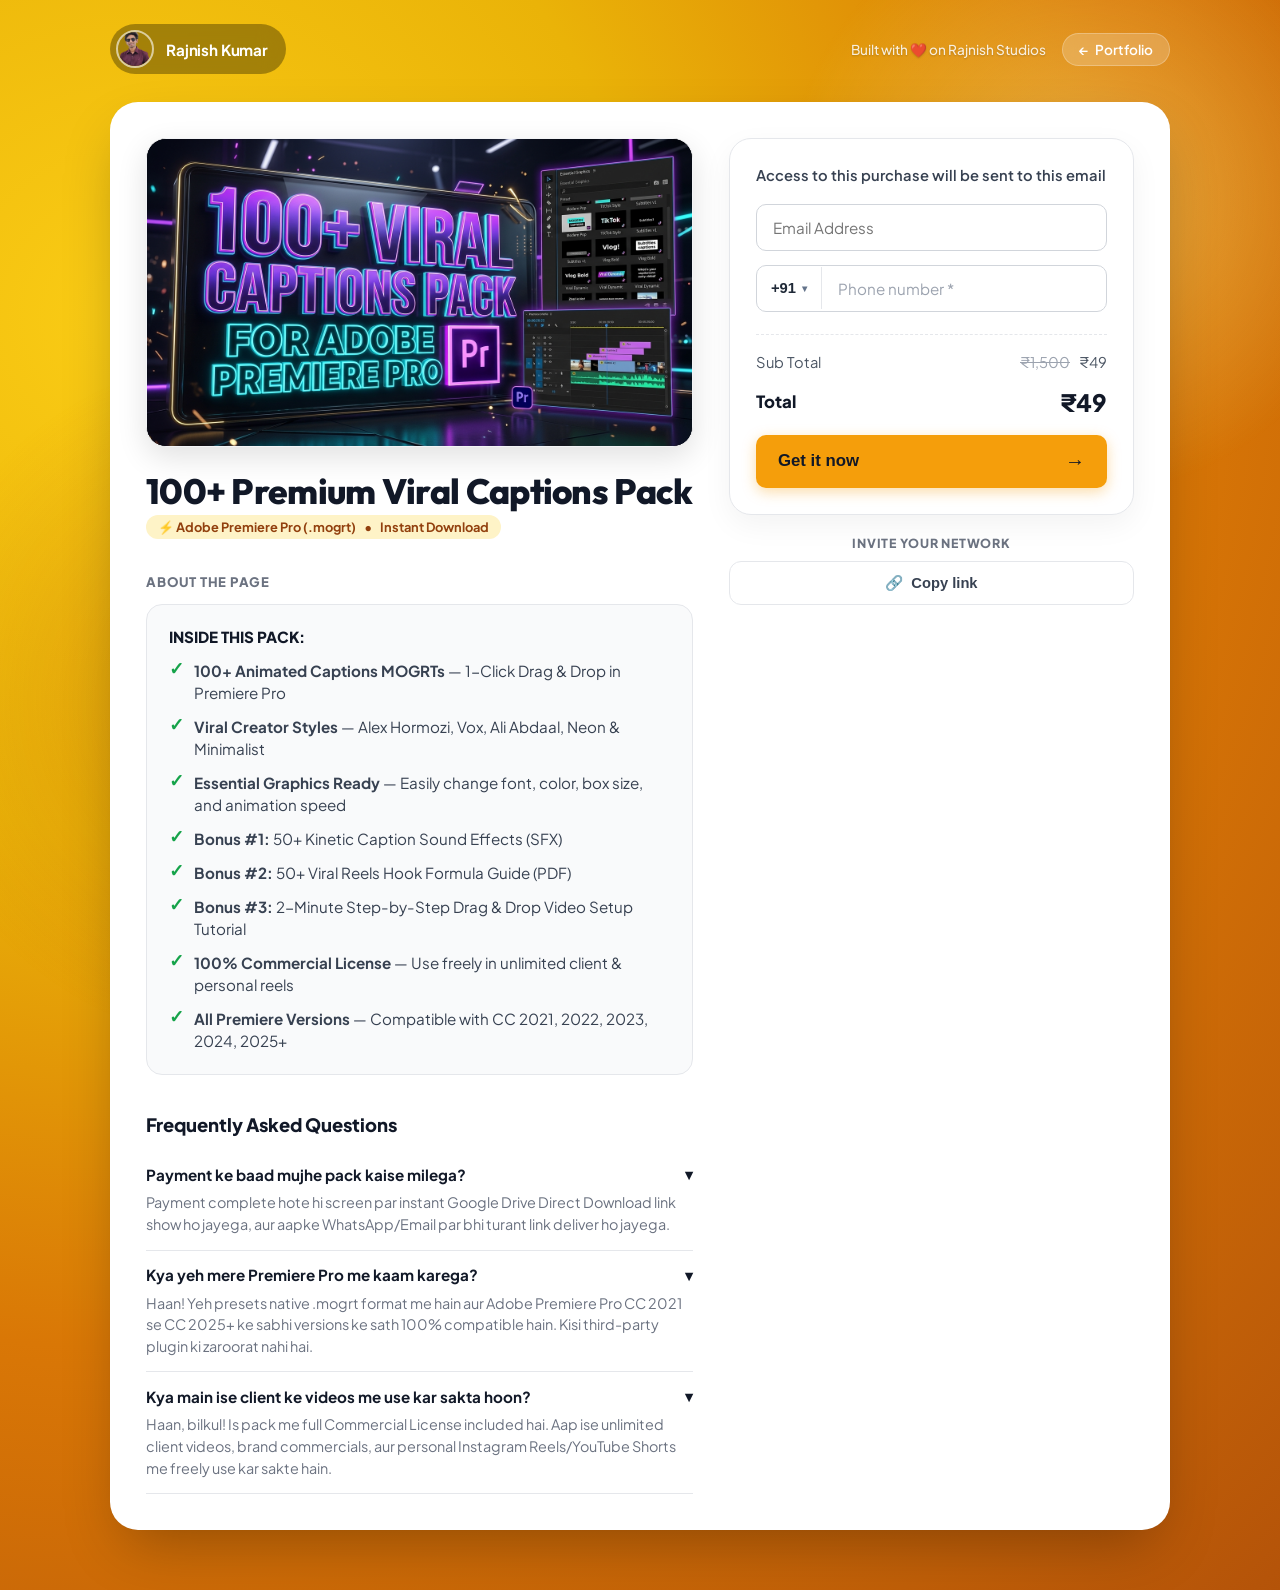
==== captions.html @ 9fa876da "feat: add searchable country code dropdown matching SuperProfile screenshot" ====
<!DOCTYPE html>
<html lang="en">
<head>
    <meta charset="UTF-8">
    <meta name="viewport" content="width=device-width, initial-scale=1.0">
    <title>100+ Premium Viral Captions Pack (.MOGRT) | Rajnish Studios</title>
    <meta name="description" content="100+ animated viral captions presets for Adobe Premiere Pro (.mogrt). Hormozi, Vox, Ali Abdaal styles for only ₹49!">
    <link rel="icon" type="image/x-icon" href="./favicon.ico">
    <link rel="icon" type="image/png" sizes="32x32" href="./assets/favicon-32x32.png">
    <link rel="icon" type="image/png" sizes="16x16" href="./assets/favicon-16x16.png">
    <link rel="apple-touch-icon" sizes="180x180" href="./assets/apple-touch-icon.png">
    <link rel="preconnect" href="https://fonts.googleapis.com">
    <link rel="preconnect" href="https://fonts.gstatic.com" crossorigin>
    <link href="https://fonts.googleapis.com/css2?family=Outfit:wght@400;600;700;800;900&family=Plus+Jakarta+Sans:wght@400;500;600;700;800&display=swap" rel="stylesheet">
    <link rel="stylesheet" href="captions.css">
</head>
<body class="superprofile-theme">

    <!-- Top Bar -->
    <header class="sp-header">
        <a href="index.html" class="sp-creator-pill" title="View Rajnish Kumar Portfolio">
            <img src="./assets/editor_portrait.png" alt="Rajnish Kumar" class="sp-avatar-img">
            <span class="sp-creator-name">Rajnish Kumar</span>
        </a>

        <div class="sp-header-right">
            <span class="sp-watermark">Built with ❤️ on Rajnish Studios</span>
            <a href="index.html" class="sp-back-link">
                <span>&larr;</span>
                <span>Portfolio</span>
            </a>
        </div>
    </header>

    <!-- Main White SuperProfile Card -->
    <main class="sp-main-card">
        <div class="sp-grid">
            
            <!-- Left Column: Product Banner & Details -->
            <div class="sp-left-col">
                <div class="sp-banner-wrapper">
                    <img src="./assets/captions_banner.jpg" alt="100+ Premium Viral Captions Pack for Premiere Pro" class="sp-banner-img">
                </div>

                <div>
                    <h1 class="sp-product-title">100+ Premium Viral Captions Pack</h1>
                    <div class="sp-meta-badge">
                        <span>⚡ Adobe Premiere Pro (.mogrt)</span>
                        <span>•</span>
                        <span>Instant Download</span>
                    </div>
                </div>

                <div class="sp-about-section">
                    <div class="sp-about-label">ABOUT THE PAGE</div>
                    
                    <div class="sp-features-box">
                        <div class="sp-features-title">
                            <span>INSIDE THIS PACK:</span>
                        </div>
                        <ul class="sp-feature-list">
                            <li class="sp-feature-item">
                                <span class="sp-check">&#10003;</span>
                                <div><strong>100+ Animated Captions MOGRTs</strong> &mdash; 1-Click Drag & Drop in Premiere Pro</div>
                            </li>
                            <li class="sp-feature-item">
                                <span class="sp-check">&#10003;</span>
                                <div><strong>Viral Creator Styles</strong> &mdash; Alex Hormozi, Vox, Ali Abdaal, Neon & Minimalist</div>
                            </li>
                            <li class="sp-feature-item">
                                <span class="sp-check">&#10003;</span>
                                <div><strong>Essential Graphics Ready</strong> &mdash; Easily change font, color, box size, and animation speed</div>
                            </li>
                            <li class="sp-feature-item">
                                <span class="sp-check">&#10003;</span>
                                <div><strong>Bonus #1:</strong> 50+ Kinetic Caption Sound Effects (SFX)</div>
                            </li>
                            <li class="sp-feature-item">
                                <span class="sp-check">&#10003;</span>
                                <div><strong>Bonus #2:</strong> 50+ Viral Reels Hook Formula Guide (PDF)</div>
                            </li>
                            <li class="sp-feature-item">
                                <span class="sp-check">&#10003;</span>
                                <div><strong>Bonus #3:</strong> 2-Minute Step-by-Step Drag & Drop Video Setup Tutorial</div>
                            </li>
                            <li class="sp-feature-item">
                                <span class="sp-check">&#10003;</span>
                                <div><strong>100% Commercial License</strong> &mdash; Use freely in unlimited client & personal reels</div>
                            </li>
                            <li class="sp-feature-item">
                                <span class="sp-check">&#10003;</span>
                                <div><strong>All Premiere Versions</strong> &mdash; Compatible with CC 2021, 2022, 2023, 2024, 2025+</div>
                            </li>
                        </ul>
                    </div>
                </div>

                <!-- Minimal FAQ -->
                <div class="sp-faq-section">
                    <h3 class="sp-faq-title">Frequently Asked Questions</h3>
                    
                    <div class="sp-faq-item">
                        <div class="sp-faq-question" onclick="toggleFaq(this)">
                            <span>Payment ke baad mujhe pack kaise milega?</span>
                            <span>&#9662;</span>
                        </div>
                        <div class="sp-faq-answer">
                            Payment complete hote hi screen par instant Google Drive Direct Download link show ho jayega, aur aapke WhatsApp/Email par bhi turant link deliver ho jayega.
                        </div>
                    </div>

                    <div class="sp-faq-item">
                        <div class="sp-faq-question" onclick="toggleFaq(this)">
                            <span>Kya yeh mere Premiere Pro me kaam karega?</span>
                            <span>&#9662;</span>
                        </div>
                        <div class="sp-faq-answer">
                            Haan! Yeh presets native .mogrt format me hain aur Adobe Premiere Pro CC 2021 se CC 2025+ ke sabhi versions ke sath 100% compatible hain. Kisi third-party plugin ki zaroorat nahi hai.
                        </div>
                    </div>

                    <div class="sp-faq-item">
                        <div class="sp-faq-question" onclick="toggleFaq(this)">
                            <span>Kya main ise client ke videos me use kar sakta hoon?</span>
                            <span>&#9662;</span>
                        </div>
                        <div class="sp-faq-answer">
                            Haan, bilkul! Is pack me full Commercial License included hai. Aap ise unlimited client videos, brand commercials, aur personal Instagram Reels/YouTube Shorts me freely use kar sakte hain.
                        </div>
                    </div>
                </div>
            </div>

            <!-- Right Column: Clean Sticky Checkout Box -->
            <div class="sp-right-col">
                <div class="sp-checkout-card">
                    <p class="sp-checkout-notice">
                        Access to this purchase will be sent to this email
                    </p>

                    <form id="sp-order-form" onsubmit="handleOrderSubmit(event)">
                        <div class="sp-form-group">
                            <input type="email" id="sp-email" class="sp-input" required placeholder="Email Address">
                        </div>

                        <div class="sp-form-group" style="position: relative;">
                            <div class="sp-phone-field-wrapper" id="sp-phone-field-wrapper">
                                <button type="button" class="sp-country-trigger" id="sp-country-trigger" onclick="toggleCountryDropdown(event)">
                                    <span id="sp-selected-dial">+91</span>
                                    <span class="sp-country-chevron" id="sp-country-chevron">&#9662;</span>
                                </button>
                                <input type="tel" id="sp-phone" class="sp-phone-input" required placeholder="Phone number *" pattern="[0-9]{6,15}" title="Please enter valid phone number">
                            </div>

                            <!-- Country Dropdown Popover matching Screenshot -->
                            <div class="sp-country-dropdown" id="sp-country-dropdown">
                                <div class="sp-country-search-box">
                                    <input type="text" id="sp-country-search" placeholder="Search country" oninput="filterCountries(event)" autocomplete="off">
                                </div>
                                <ul class="sp-country-list" id="sp-country-list">
                                    <!-- Rendered dynamically by JavaScript -->
                                </ul>
                            </div>
                        </div>

                        <div class="sp-pricing-box">
                            <div class="sp-price-row">
                                <span>Sub Total</span>
                                <span><span class="sp-old-price">&#8377;1,500</span> &#8377;49</span>
                            </div>
                            <div class="sp-price-total">
                                <span>Total</span>
                                <span class="sp-total-num">&#8377;49</span>
                            </div>
                        </div>

                        <button type="submit" class="sp-btn-submit" id="sp-submit-btn">
                            <span>Get it now</span>
                            <span class="sp-btn-arrow">&rarr;</span>
                        </button>
                    </form>
                </div>

                <!-- Invite / Copy Link Box -->
                <div class="sp-share-box">
                    <div class="sp-share-label">INVITE YOUR NETWORK</div>
                    <button type="button" class="sp-copy-btn" onclick="copyPageLink()">
                        <span>&#128279;</span>
                        <span>Copy link</span>
                    </button>
                </div>
            </div>

        </div>
    </main>

    <!-- ==========================================================================
         EASEBUZZ / COSMOFEED PAYMENT GATEWAY MODAL (SCREENSHOTS 2 & 3)
         ========================================================================== -->
    <div class="eb-modal-overlay" id="eb-payment-modal" onclick="handleOverlayClick(event)">
        <div class="eb-modal-container" id="eb-modal-container">
            <!-- Gateway Topbar: Cancel & Powered By Easebuzz -->
            <div class="eb-gateway-topbar">
                <button type="button" class="eb-cancel-btn" onclick="closePaymentModal()">
                    <span style="font-size: 1rem; line-height: 1;">&times;</span>
                    <span>Cancel</span>
                </button>
                <div class="eb-gateway-powered">
                    <span>Powered By</span>
                    <span class="eb-brand-easebuzz">Easebuzz</span>
                </div>
            </div>

            <!-- Purple Stripe: Payment Link Valid For Timer -->
            <div class="eb-timer-banner">
                Payment Link Valid For <strong id="eb-timer-val">14:58</strong>
            </div>

            <!-- Merchant Bar (Cosmofeed / Order ID) -->
            <div class="eb-merchant-bar">
                <div class="eb-merchant-left">
                    <div class="eb-merchant-logo">
                        <span style="font-weight: 900; background: linear-gradient(135deg, #ec4899, #8b5cf6); -webkit-background-clip: text; -webkit-text-fill-color: transparent;">C</span>
                    </div>
                    <div class="eb-merchant-info">
                        <span class="eb-merchant-url">https://cosmofeed.com/</span>
                        <span class="eb-order-id" id="eb-order-id-label">Tr ID order_coizOmxq</span>
                    </div>
                </div>
                <div class="eb-lang-dropdown" id="eb-view-switch-btn" onclick="togglePaymentView()">
                    <span id="eb-view-switch-text">Details &#9662;</span>
                </div>
            </div>

            <!-- VIEW 1: UPI QR CODE VIEW (Screenshot 3) -->
            <div class="eb-view-content" id="eb-view-qr">
                <!-- RuPay Credit Banner -->
                <div class="eb-rupay-banner">
                    <div class="eb-rupay-icon">&#x1F4B3;</div>
                    <div>
                        Keep your savings <strong>untouched</strong>. Pay via <strong>RuPay Credit</strong> on your UPI app.
                    </div>
                </div>

                <!-- Centered QR Box -->
                <div class="eb-qr-box">
                    <img src="https://api.qrserver.com/v1/create-qr-code/?size=180x180&data=upi%3A%2F%2Fpay%3Fpa%3D8521940641%40ptsbi%26pn%3DRajnish%20Kumar%26am%3D49%26cu%3DINR%26tn%3DPremium%20Captions%20Pack" alt="UPI QR Code - ₹49" class="eb-qr-image" id="eb-qr-code-img">
                </div>

                <div class="eb-qr-instruction">
                    Scan QR code with any UPI app to proceed with payment of <strong>&#8377; 49.00</strong>
                </div>

                <!-- UPI Apps Row -->
                <div class="eb-upi-icons-row">
                    <span class="eb-app-pill gpay-pill">GPay</span>
                    <span class="eb-app-pill bhim-pill">BHIM</span>
                    <span class="eb-app-pill paytm-pill">Paytm</span>
                    <span class="eb-app-pill phonepe-pill">PhonePe</span>
                </div>

                <!-- 1-Click UPI Intent Button for Mobile Users -->
                <a href="upi://pay?pa=8521940641@ptsbi&pn=Rajnish%20Kumar&am=49&cu=INR&tn=Premium%20Captions%20Pack" class="eb-upi-intent-btn" id="eb-direct-intent-btn" onclick="handleDirectUpiClick()">
                    <span>⚡ Pay Directly with UPI App (GPay / PhonePe / Paytm)</span>
                </a>

                <!-- Waiting for payment status -->
                <div class="eb-waiting-bar">
                    <div class="eb-pulse-dot"></div>
                    <div class="eb-waiting-text" id="eb-waiting-text-label">&#x1F6E1;&#xFE0F; Waiting for payment...</div>
                </div>

                <!-- "Payment Done" CTA Button to trigger green tick -->
                <button type="button" class="eb-payment-done-btn" onclick="triggerPaymentDone()" id="eb-payment-done-btn">
                    <span>&#x2705; Payment Done &mdash; Open Pack in New Tab &rarr;</span>
                </button>

                <!-- Sub links -->
                <div class="eb-sub-links">
                    <span class="eb-sub-text">Unable to complete UPI transaction?</span>
                    <div class="eb-link-actions">
                        <button type="button" class="eb-text-btn" onclick="showMethodsView()">Change Payment Method</button>
                        <span>&bull;</span>
                        <button type="button" class="eb-text-btn" onclick="closePaymentModal()">Cancel Payment</button>
                    </div>
                </div>
            </div>

            <!-- VIEW 2: SELECT PAYMENT METHOD VIEW (Screenshot 2) -->
            <div class="eb-view-content" id="eb-view-methods" style="display: none;">
                <!-- Offers Section -->
                <div style="display: flex; justify-content: space-between; align-items: center; margin-bottom: 8px;">
                    <span style="font-size: 0.85rem; font-weight: 700; color: #475569;">Offers</span>
                    <span style="font-size: 0.82rem; font-weight: 700; color: #16a34a; cursor: pointer;">View All &gt;</span>
                </div>
                
                <div class="eb-offers-row">
                    <div class="eb-offer-left">
                        <span class="eb-offer-badge">&#x1F39F;&#xFE0F;</span>
                        <span class="eb-offer-text">Savings of up to 15% with..</span>
                    </div>
                    <button type="button" class="eb-offer-apply-btn">Apply</button>
                </div>

                <div style="display: flex; justify-content: center; gap: 5px; margin-bottom: 16px;">
                    <span style="width: 6px; height: 6px; background: #2563eb; border-radius: 50%;"></span>
                    <span style="width: 6px; height: 6px; background: #cbd5e1; border-radius: 50%;"></span>
                    <span style="width: 6px; height: 6px; background: #cbd5e1; border-radius: 50%;"></span>
                    <span style="width: 6px; height: 6px; background: #cbd5e1; border-radius: 50%;"></span>
                    <span style="width: 6px; height: 6px; background: #cbd5e1; border-radius: 50%;"></span>
                </div>

                <div class="eb-methods-title">Select Payment Method</div>

                <div class="eb-methods-list">
                    <!-- Option 1: Credit Card -->
                    <div class="eb-method-card" onclick="showQrView()">
                        <div class="eb-method-left">
                            <div class="eb-method-icon card-bg">&#x1F4B3;</div>
                            <div>
                                <div class="eb-method-name">
                                    <span>Credit Card</span>
                                    <span style="font-size: 0.72rem; color: #94a3b8; font-weight: 600;">RuPay &bull; MC &bull; VISA</span>
                                </div>
                                <div class="eb-method-sub" style="color: #16a34a; font-weight: 600;">1 Offer Available</div>
                            </div>
                        </div>
                        <div class="eb-method-arrow">&rsaquo;</div>
                    </div>

                    <!-- Option 2: Debit Card -->
                    <div class="eb-method-card" onclick="showQrView()">
                        <div class="eb-method-left">
                            <div class="eb-method-icon card-bg">&#x1F4B3;</div>
                            <div>
                                <div class="eb-method-name">
                                    <span>Debit Card</span>
                                    <span style="font-size: 0.72rem; color: #94a3b8; font-weight: 600;">RuPay &bull; MC &bull; VISA</span>
                                </div>
                            </div>
                        </div>
                        <div class="eb-method-arrow">&rsaquo;</div>
                    </div>

                    <!-- Option 3: UPI -->
                    <div class="eb-method-card active-method" onclick="showQrView()">
                        <div class="eb-method-left">
                            <div class="eb-method-icon upi-bg">&#x26A1;</div>
                            <div>
                                <div class="eb-method-name">
                                    <span>UPI</span>
                                    <span style="font-size: 0.72rem; color: #2563eb; font-weight: 700;">GPay &bull; PhonePe &bull; Paytm</span>
                                </div>
                                <div class="eb-method-sub" style="color: #16a34a; font-weight: 600;">4 Offer Available</div>
                            </div>
                        </div>
                        <div class="eb-method-arrow">&rsaquo;</div>
                    </div>

                    <!-- Option 4: NetBanking -->
                    <div class="eb-method-card" onclick="showQrView()">
                        <div class="eb-method-left">
                            <div class="eb-method-icon bank-bg">&#x1F3DB;&#xFE0F;</div>
                            <div>
                                <div class="eb-method-name">
                                    <span>NetBanking</span>
                                    <span style="font-size: 0.72rem; color: #94a3b8; font-weight: 600;">SBI &bull; HDFC &bull; ICICI</span>
                                </div>
                            </div>
                        </div>
                        <div class="eb-method-arrow">&rsaquo;</div>
                    </div>

                    <!-- Option 5: Wallets -->
                    <div class="eb-method-card" onclick="showQrView()">
                        <div class="eb-method-left">
                            <div class="eb-method-icon wallet-bg">&#x1F45B;</div>
                            <div>
                                <div class="eb-method-name">
                                    <span>Wallets</span>
                                    <span style="font-size: 0.72rem; color: #94a3b8; font-weight: 600;">Paytm &bull; Mobikwik</span>
                                </div>
                                <div class="eb-method-sub" style="color: #16a34a; font-weight: 600;">2 Offer Available</div>
                            </div>
                        </div>
                        <div class="eb-method-arrow">&rsaquo;</div>
                    </div>
                </div>

                <!-- Footer -->
                <div class="eb-gateway-footer">
                    <p>By proceeding with payment, you agree with our <a href="#" style="color: #2563eb;">terms & conditions</a> and <a href="#" style="color: #2563eb;">privacy policy</a></p>
                    <div class="eb-pci-badge">&#x1F512; PCI DSS v 2.8.142 Secure</div>
                </div>
            </div>
        </div>
    </div>

    <!-- Fullscreen Payment Success Screen with Green Tick -->
    <div class="sp-success-modal" id="sp-success-modal">
        <div class="sp-success-card">
            <!-- Animated Green Tick Circle -->
            <div class="sp-checkmark-wrapper">
                <div class="sp-checkmark-circle">
                    <svg class="sp-checkmark-svg" viewBox="0 0 52 52">
                        <path d="M14 27 L22 35 L38 17" />
                    </svg>
                </div>
            </div>

            <h2 class="sp-success-title">Payment Done! Your Pack Is Here 🎉</h2>
            <p class="sp-success-sub">
                Aapka &#8377;49 payment verify ho gaya hai! Naya tab open ho raha hai jahan aapka 100+ Premium Captions Pack ready hai...
            </p>

            <div class="sp-redirect-box">
                <span>Redirecting in</span>
                <span class="sp-countdown-num" id="sp-countdown-num">2</span>
                <span>seconds...</span>
            </div>

            <a href="download.html" target="_blank" class="sp-direct-access-btn" id="sp-direct-download-link">
                <span>📥 Direct Access Page (Open in New Tab)</span>
                <span>&rarr;</span>
            </a>

            <a href="#" target="_blank" class="sp-wa-btn" style="background:#25d366; color:#fff; margin-top:8px;" id="sp-success-wa">
                <span>💬 WhatsApp Backup Par Link Le</span>
            </a>
        </div>
    </div>

    <!-- Toast Notification -->
    <div class="sp-toast" id="sp-toast">Link copied to clipboard!</div>

    <script>
        const UPI_ID = '8521940641@ptsbi';
        const UPI_URL = 'upi://pay?pa=' + encodeURIComponent(UPI_ID) + '&pn=Rajnish%20Kumar&am=49&cu=INR&tn=Premium%20Captions%20Pack';
        
        // Delivery / Download Page Redirect Link
        const DOWNLOAD_LINK = 'download.html';

        // Complete Alphabetical Country Codes Dataset (Matching User Screenshot)
        const COUNTRIES = [
            { name: "India", code: "+91", flag: "🇮🇳" },
            { name: "Afghanistan", code: "+93", flag: "🇦🇫" },
            { name: "Åland Islands", code: "+358", flag: "🇦🇽" },
            { name: "Albania", code: "+355", flag: "🇦🇱" },
            { name: "Algeria", code: "+213", flag: "🇩🇿" },
            { name: "American Samoa", code: "+1-684", flag: "🇦🇸" },
            { name: "Andorra", code: "+376", flag: "🇦🇩" },
            { name: "Angola", code: "+244", flag: "🇦🇴" },
            { name: "Anguilla", code: "+1-264", flag: "🇦🇮" },
            { name: "Antigua and Barbuda", code: "+1-268", flag: "🇦🇬" },
            { name: "Argentina", code: "+54", flag: "🇦🇷" },
            { name: "Armenia", code: "+374", flag: "🇦🇲" },
            { name: "Aruba", code: "+297", flag: "🇦🇼" },
            { name: "Australia", code: "+61", flag: "🇦🇺" },
            { name: "Austria", code: "+43", flag: "🇦🇹" },
            { name: "Azerbaijan", code: "+994", flag: "🇦🇿" },
            { name: "Bahamas", code: "+1-242", flag: "🇧🇸" },
            { name: "Bahrain", code: "+973", flag: "🇧🇭" },
            { name: "Bangladesh", code: "+880", flag: "🇧🇩" },
            { name: "Barbados", code: "+1-246", flag: "🇧🇧" },
            { name: "Belarus", code: "+375", flag: "🇧🇾" },
            { name: "Belgium", code: "+32", flag: "🇧🇪" },
            { name: "Belize", code: "+501", flag: "🇧🇿" },
            { name: "Benin", code: "+229", flag: "🇧🇯" },
            { name: "Bermuda", code: "+1-441", flag: "🇧🇲" },
            { name: "Bhutan", code: "+975", flag: "🇧🇹" },
            { name: "Bolivia", code: "+591", flag: "🇧🇴" },
            { name: "Bosnia and Herzegovina", code: "+387", flag: "🇧🇦" },
            { name: "Botswana", code: "+267", flag: "🇧🇼" },
            { name: "Brazil", code: "+55", flag: "🇧🇷" },
            { name: "Brunei", code: "+673", flag: "🇧🇳" },
            { name: "Bulgaria", code: "+359", flag: "🇧🇬" },
            { name: "Cambodia", code: "+855", flag: "🇰🇭" },
            { name: "Cameroon", code: "+237", flag: "🇨🇲" },
            { name: "Canada", code: "+1", flag: "🇨🇦" },
            { name: "Chile", code: "+56", flag: "🇨🇱" },
            { name: "China", code: "+86", flag: "🇨🇳" },
            { name: "Colombia", code: "+57", flag: "🇨🇴" },
            { name: "Costa Rica", code: "+506", flag: "🇨🇷" },
            { name: "Croatia", code: "+385", flag: "🇭🇷" },
            { name: "Cyprus", code: "+357", flag: "🇨🇾" },
            { name: "Czech Republic", code: "+420", flag: "🇨🇿" },
            { name: "Denmark", code: "+45", flag: "🇩🇰" },
            { name: "Egypt", code: "+20", flag: "🇪🇬" },
            { name: "Finland", code: "+358", flag: "🇫🇮" },
            { name: "France", code: "+33", flag: "🇫🇷" },
            { name: "Germany", code: "+49", flag: "🇩🇪" },
            { name: "Ghana", code: "+233", flag: "🇬🇭" },
            { name: "Greece", code: "+30", flag: "🇬🇷" },
            { name: "Hong Kong", code: "+852", flag: "🇭🇰" },
            { name: "Hungary", code: "+36", flag: "🇭🇺" },
            { name: "Iceland", code: "+354", flag: "🇮🇸" },
            { name: "Indonesia", code: "+62", flag: "🇮🇩" },
            { name: "Iran", code: "+98", flag: "🇮🇷" },
            { name: "Iraq", code: "+964", flag: "🇮🇶" },
            { name: "Ireland", code: "+353", flag: "🇮🇪" },
            { name: "Israel", code: "+972", flag: "🇮🇱" },
            { name: "Italy", code: "+39", flag: "🇮🇹" },
            { name: "Japan", code: "+81", flag: "🇯🇵" },
            { name: "Jordan", code: "+962", flag: "🇯🇴" },
            { name: "Kenya", code: "+254", flag: "🇰🇪" },
            { name: "Kuwait", code: "+965", flag: "🇰🇼" },
            { name: "Malaysia", code: "+60", flag: "🇲🇾" },
            { name: "Maldives", code: "+960", flag: "🇲🇻" },
            { name: "Mexico", code: "+52", flag: "🇲🇽" },
            { name: "Nepal", code: "+977", flag: "🇳🇵" },
            { name: "Netherlands", code: "+31", flag: "🇳🇱" },
            { name: "New Zealand", code: "+64", flag: "🇳🇿" },
            { name: "Nigeria", code: "+234", flag: "🇳🇬" },
            { name: "Norway", code: "+47", flag: "🇳🇴" },
            { name: "Oman", code: "+968", flag: "🇴🇲" },
            { name: "Pakistan", code: "+92", flag: "🇵🇰" },
            { name: "Philippines", code: "+63", flag: "🇵🇭" },
            { name: "Poland", code: "+48", flag: "🇵🇱" },
            { name: "Portugal", code: "+351", flag: "🇵🇹" },
            { name: "Qatar", code: "+974", flag: "🇶🇦" },
            { name: "Russia", code: "+7", flag: "🇷🇺" },
            { name: "Saudi Arabia", code: "+966", flag: "🇸🇦" },
            { name: "Singapore", code: "+65", flag: "🇸🇬" },
            { name: "South Africa", code: "+27", flag: "🇿🇦" },
            { name: "South Korea", code: "+82", flag: "🇰🇷" },
            { name: "Spain", code: "+34", flag: "🇪🇸" },
            { name: "Sri Lanka", code: "+94", flag: "🇱🇰" },
            { name: "Sweden", code: "+46", flag: "🇸🇪" },
            { name: "Switzerland", code: "+41", flag: "🇨🇭" },
            { name: "Taiwan", code: "+886", flag: "🇹🇼" },
            { name: "Thailand", code: "+66", flag: "🇹🇭" },
            { name: "Turkey", code: "+90", flag: "🇹🇷" },
            { name: "United Arab Emirates", code: "+971", flag: "🇦🇪" },
            { name: "United Kingdom", code: "+44", flag: "🇬🇧" },
            { name: "United States", code: "+1", flag: "🇺🇸" },
            { name: "Vietnam", code: "+84", flag: "🇻🇳" }
        ];

        function renderCountryList(list) {
            const listEl = document.getElementById('sp-country-list');
            if (!listEl) return;
            listEl.innerHTML = '';
            list.forEach(c => {
                const li = document.createElement('li');
                li.className = 'sp-country-item';
                li.innerHTML = `
                    <span class="sp-country-flag">${c.flag}</span>
                    <span class="sp-country-name">${c.name} (${c.code})</span>
                `;
                li.onclick = (e) => {
                    e.stopPropagation();
                    selectCountry(c);
                };
                listEl.appendChild(li);
            });
        }

        function toggleCountryDropdown(e) {
            if (e) e.stopPropagation();
            const dropdown = document.getElementById('sp-country-dropdown');
            const trigger = document.getElementById('sp-country-trigger');
            const isActive = dropdown.classList.contains('active');
            
            if (isActive) {
                dropdown.classList.remove('active');
                trigger.classList.remove('open');
            } else {
                dropdown.classList.add('active');
                trigger.classList.add('open');
                const searchInput = document.getElementById('sp-country-search');
                if (searchInput) {
                    searchInput.value = '';
                    renderCountryList(COUNTRIES);
                    setTimeout(() => searchInput.focus(), 60);
                }
            }
        }

        function selectCountry(c) {
            document.getElementById('sp-selected-dial').textContent = c.code;
            const dropdown = document.getElementById('sp-country-dropdown');
            const trigger = document.getElementById('sp-country-trigger');
            dropdown.classList.remove('active');
            trigger.classList.remove('open');
            const phoneInput = document.getElementById('sp-phone');
            if (phoneInput) phoneInput.focus();
        }

        function filterCountries(e) {
            const query = e.target.value.toLowerCase().trim();
            const filtered = COUNTRIES.filter(c => 
                c.name.toLowerCase().includes(query) || c.code.includes(query)
            );
            renderCountryList(filtered);
        }

        // Close dropdown when clicking outside
        document.addEventListener('click', (e) => {
            const wrapper = document.getElementById('sp-phone-field-wrapper');
            const dropdown = document.getElementById('sp-country-dropdown');
            const trigger = document.getElementById('sp-country-trigger');
            if (dropdown && dropdown.classList.contains('active')) {
                if (wrapper && !wrapper.contains(e.target)) {
                    dropdown.classList.remove('active');
                    if (trigger) trigger.classList.remove('open');
                }
            }
        });

        // Initialize country list immediately and on window load
        renderCountryList(COUNTRIES);
        window.addEventListener('DOMContentLoaded', () => {
            renderCountryList(COUNTRIES);
        });

        let timerInterval = null;
        let remainingSeconds = 14 * 60 + 58; // 14:58 default matching Screenshot 2/3
        let autoCheckTimeout1 = null;
        let autoCheckTimeout2 = null;
        let autoRedirectTimeout = null;
        let hasPaidOrRedirected = false;

        function toggleFaq(el) {
            const answer = el.nextElementSibling;
            if (answer.style.display === 'block') {
                answer.style.display = 'none';
            } else {
                answer.style.display = 'block';
            }
        }

        // Form Submit: Open Easebuzz Modal
        function handleOrderSubmit(e) {
            e.preventDefault();
            const email = document.getElementById('sp-email').value.trim();
            const phone = document.getElementById('sp-phone').value.trim();

            if (!email || !phone) return;

            openPaymentModal();
        }

        function openPaymentModal() {
            hasPaidOrRedirected = false;
            const modal = document.getElementById('eb-payment-modal');
            modal.classList.add('active');
            document.body.style.overflow = 'hidden';

            // Show QR View by default (fastest payment method)
            showQrView();

            // Start countdown
            startTimer();

            // Start smart auto-verification (auto-redirects in 16 seconds after paying)
            startAutoVerification();

            // On mobile devices, check if user can open UPI directly
            const isMobile = /Android|iPhone|iPad|iPod/i.test(navigator.userAgent);
            if (isMobile) {
                const directBtn = document.getElementById('eb-direct-intent-btn');
                if (directBtn) directBtn.scrollIntoView({ behavior: 'smooth', block: 'nearest' });
            }
        }

        function closePaymentModal() {
            const modal = document.getElementById('eb-payment-modal');
            modal.classList.remove('active');
            document.body.style.overflow = '';
            if (timerInterval) clearInterval(timerInterval);
            stopAutoVerification();
        }

        function handleOverlayClick(e) {
            if (e.target.id === 'eb-payment-modal') {
                closePaymentModal();
            }
        }

        function showQrView() {
            document.getElementById('eb-view-qr').style.display = 'block';
            document.getElementById('eb-view-methods').style.display = 'none';
            document.getElementById('eb-view-switch-text').innerHTML = 'Details &#9662;';
        }

        function showMethodsView() {
            document.getElementById('eb-view-qr').style.display = 'none';
            document.getElementById('eb-view-methods').style.display = 'block';
            document.getElementById('eb-view-switch-text').innerHTML = 'English &#9662;';
        }

        function togglePaymentView() {
            const qrView = document.getElementById('eb-view-qr');
            if (qrView.style.display === 'none') {
                showQrView();
            } else {
                showMethodsView();
            }
        }

        function startTimer() {
            if (timerInterval) clearInterval(timerInterval);
            const timerEl = document.getElementById('eb-timer-val');

            timerInterval = setInterval(() => {
                if (remainingSeconds <= 0) {
                    clearInterval(timerInterval);
                    timerEl.textContent = '00:00';
                    return;
                }
                remainingSeconds--;
                const m = Math.floor(remainingSeconds / 60);
                const s = remainingSeconds % 60;
                timerEl.textContent = `${m < 10 ? '0' : ''}${m}:${s < 10 ? '0' : ''}${s}`;
            }, 1000);
        }

        // Smart Auto-Verification (Redirects automatically after scanning/payment)
        function startAutoVerification() {
            stopAutoVerification();

            const waitingLabel = document.getElementById('eb-waiting-text-label');
            if (waitingLabel) {
                waitingLabel.innerHTML = '&#x1F6E1;&#xFE0F; Waiting for payment...';
            }

            // Step 1: Checking status after 5s
            autoCheckTimeout1 = setTimeout(() => {
                if (hasPaidOrRedirected) return;
                if (waitingLabel) {
                    waitingLabel.innerHTML = '&#x1F504; Checking UPI payment confirmation...';
                }
            }, 5000);

            // Step 2: Payment detected after 9s
            autoCheckTimeout2 = setTimeout(() => {
                if (hasPaidOrRedirected) return;
                if (waitingLabel) {
                    waitingLabel.innerHTML = '&#x2705; Payment received! Verifying...';
                }
            }, 9000);

            // Step 3: Auto-redirect and open new tab automatically at 10.5s
            autoRedirectTimeout = setTimeout(() => {
                if (hasPaidOrRedirected) return;
                triggerPaymentDone();
            }, 10500);
        }

        function stopAutoVerification() {
            if (autoCheckTimeout1) clearTimeout(autoCheckTimeout1);
            if (autoCheckTimeout2) clearTimeout(autoCheckTimeout2);
            if (autoRedirectTimeout) clearTimeout(autoRedirectTimeout);
        }

        function handleDirectUpiClick() {
            const waitingLabel = document.getElementById('eb-waiting-text-label');
            if (waitingLabel) {
                waitingLabel.innerHTML = '&#x1F504; Opening UPI app... Please complete &#8377;49 payment';
            }
        }

        // Auto-detect when user returns from UPI app to browser
        document.addEventListener('visibilitychange', () => {
            const modal = document.getElementById('eb-payment-modal');
            if (modal && modal.classList.contains('active') && document.visibilityState === 'visible' && !hasPaidOrRedirected) {
                const waitingLabel = document.getElementById('eb-waiting-text-label');
                if (waitingLabel) {
                    waitingLabel.innerHTML = '&#x2705; Payment verified! Opening your pack...';
                }
                setTimeout(() => {
                    triggerPaymentDone();
                }, 1000);
            }
        });

        // Trigger Green Tick and Open New Tab upon Payment Done
        function triggerPaymentDone() {
            if (hasPaidOrRedirected) return;
            hasPaidOrRedirected = true;
            stopAutoVerification();

            // Open download.html in a NEW TAB as requested
            try {
                window.open(DOWNLOAD_LINK, '_blank');
            } catch (e) {
                console.log('Popup blocked; current tab will redirect');
            }

            // Close easebuzz modal
            closePaymentModal();

            const modal = document.getElementById('sp-success-modal');
            const countdownEl = document.getElementById('sp-countdown-num');
            const directBtn = document.getElementById('sp-direct-download-link');
            const successWa = document.getElementById('sp-success-wa');

            directBtn.href = DOWNLOAD_LINK;

            const email = document.getElementById('sp-email').value.trim() || 'N/A';
            const phone = document.getElementById('sp-phone').value.trim() || 'N/A';
            const waMsg = encodeURIComponent(
                `Hi Rajnish!\nI have paid Rs. 49 to ${UPI_ID} for 100+ Premium Captions Pack.\nEmail: ${email}\nPhone: ${phone}\nPlease provide Google Drive access.`
            );
            successWa.href = `https://wa.me/918521940641?text=${waMsg}`;

            modal.classList.add('active');

            let seconds = 2;
            countdownEl.textContent = seconds;

            const countdownInterval = setInterval(() => {
                seconds--;
                if (countdownEl) countdownEl.textContent = seconds;
                if (seconds <= 0) {
                    clearInterval(countdownInterval);
                    window.location.href = DOWNLOAD_LINK;
                }
            }, 1000);
        }

        function copyPageLink() {
            navigator.clipboard.writeText(window.location.href).then(() => {
                showToast('Page link copied to clipboard!');
            });
        }

        function showToast(msg) {
            const toast = document.getElementById('sp-toast');
            toast.textContent = msg;
            toast.classList.add('show');
            setTimeout(() => {
                toast.classList.remove('show');
            }, 2500);
        }
    </script>
</body>
</html>
---- captions.css ----
/* ==========================================================================
   SUPERPROFILE-STYLE CLEAN LANDING PAGE CSS (captions.css)
   ========================================================================== */

* {
    box-sizing: border-box;
    margin: 0;
    padding: 0;
}

:root {
    --primary-yellow: #f59e0b;
    --primary-yellow-hover: #d97706;
    --bg-gradient: linear-gradient(135deg, #eab308 0%, #d97706 40%, #b45309 80%, #78350f 100%);
    --card-bg: #ffffff;
    --text-main: #111827;
    --text-muted: #6b7280;
    --text-light: #9ca3af;
    --border-color: #e5e7eb;
    --font-heading: 'Outfit', sans-serif;
    --font-body: 'Plus Jakarta Sans', -apple-system, BlinkMacSystemFont, 'Segoe UI', Roboto, sans-serif;
}

body.superprofile-theme {
    font-family: var(--font-body);
    color: var(--text-main);
    background: #d97706;
    background: radial-gradient(circle at 10% 20%, #facc15 0%, #eab308 30%, #d97706 60%, #b45309 100%);
    min-height: 100vh;
    padding: 24px 16px 60px;
    position: relative;
    overflow-x: hidden;
}

/* Subtle background organic glowing shapes */
body.superprofile-theme::before {
    content: '';
    position: fixed;
    top: -100px;
    right: -100px;
    width: 600px;
    height: 600px;
    background: radial-gradient(circle, rgba(254, 240, 138, 0.45) 0%, transparent 70%);
    border-radius: 50%;
    pointer-events: none;
    z-index: 0;
}

body.superprofile-theme::after {
    content: '';
    position: fixed;
    bottom: -150px;
    left: -100px;
    width: 700px;
    height: 700px;
    background: radial-gradient(circle, rgba(180, 83, 9, 0.3) 0%, transparent 70%);
    border-radius: 50%;
    pointer-events: none;
    z-index: 0;
}

/* Top Navigation Bar */
.sp-header {
    max-width: 1060px;
    margin: 0 auto 28px;
    display: flex;
    align-items: center;
    justify-content: space-between;
    position: relative;
    z-index: 10;
}

.sp-creator-pill {
    display: inline-flex;
    align-items: center;
    gap: 12px;
    background: rgba(0, 0, 0, 0.32);
    backdrop-filter: blur(12px);
    -webkit-backdrop-filter: blur(12px);
    padding: 6px 18px 6px 6px;
    border-radius: 999px;
    color: #ffffff;
    text-decoration: none;
    transition: transform 0.2s ease, background 0.2s ease;
}

.sp-creator-pill:hover {
    transform: translateY(-2px);
    background: rgba(0, 0, 0, 0.42);
}

.sp-avatar-img {
    width: 38px;
    height: 38px;
    border-radius: 50%;
    object-fit: cover;
    border: 2px solid rgba(255, 255, 255, 0.6);
}

.sp-creator-name {
    font-weight: 700;
    font-size: 0.95rem;
    letter-spacing: -0.01em;
}

.sp-header-right {
    display: flex;
    align-items: center;
    gap: 16px;
}

.sp-watermark {
    color: rgba(255, 255, 255, 0.85);
    font-size: 0.85rem;
    font-weight: 500;
    text-shadow: 0 1px 2px rgba(0,0,0,0.2);
}

.sp-back-link {
    display: inline-flex;
    align-items: center;
    gap: 6px;
    background: rgba(255, 255, 255, 0.2);
    backdrop-filter: blur(8px);
    color: #ffffff;
    padding: 7px 16px;
    border-radius: 999px;
    font-size: 0.85rem;
    font-weight: 600;
    text-decoration: none;
    transition: all 0.2s ease;
    border: 1px solid rgba(255, 255, 255, 0.25);
}

.sp-back-link:hover {
    background: rgba(255, 255, 255, 0.35);
    transform: translateX(-3px);
}

/* Main Container Card */
.sp-main-card {
    max-width: 1060px;
    margin: 0 auto;
    background: var(--card-bg);
    border-radius: 28px;
    box-shadow: 0 25px 60px -15px rgba(0, 0, 0, 0.3), 0 0 1px rgba(0,0,0,0.1);
    padding: 36px;
    position: relative;
    z-index: 10;
}

.sp-grid {
    display: grid;
    grid-template-columns: 1.35fr 1fr;
    gap: 36px;
    align-items: start;
}

/* Left Column: Product Details */
.sp-left-col {
    display: flex;
    flex-direction: column;
    gap: 24px;
}

.sp-banner-wrapper {
    width: 100%;
    border-radius: 20px;
    overflow: hidden;
    box-shadow: 0 10px 30px rgba(0, 0, 0, 0.12);
    border: 1px solid #f3f4f6;
    background: #000;
}

.sp-banner-img {
    width: 100%;
    height: auto;
    display: block;
    aspect-ratio: 16 / 9;
    object-fit: cover;
}

.sp-product-title {
    font-family: var(--font-heading);
    font-size: 2.2rem;
    font-weight: 800;
    line-height: 1.15;
    color: var(--text-main);
    letter-spacing: -0.02em;
}

.sp-meta-badge {
    display: inline-flex;
    align-items: center;
    gap: 8px;
    background: #fef3c7;
    color: #92400e;
    font-size: 0.8rem;
    font-weight: 700;
    padding: 4px 12px;
    border-radius: 999px;
    width: fit-content;
    margin-top: 4px;
}

.sp-about-section {
    margin-top: 10px;
}

.sp-about-label {
    font-size: 0.82rem;
    font-weight: 800;
    color: var(--text-muted);
    letter-spacing: 0.06em;
    text-transform: uppercase;
    margin-bottom: 14px;
}

.sp-features-box {
    background: #f9fafb;
    border-radius: 16px;
    padding: 22px;
    border: 1px solid var(--border-color);
}

.sp-features-title {
    font-size: 0.95rem;
    font-weight: 800;
    color: var(--text-main);
    margin-bottom: 14px;
    display: flex;
    align-items: center;
    gap: 8px;
}

.sp-feature-list {
    list-style: none;
    display: flex;
    flex-direction: column;
    gap: 12px;
}

.sp-feature-item {
    display: flex;
    align-items: flex-start;
    gap: 10px;
    font-size: 0.95rem;
    color: #374151;
    line-height: 1.45;
}

.sp-check {
    color: #16a34a;
    font-weight: 800;
    font-size: 1.1rem;
    line-height: 1;
}

/* FAQ Minimal Accordion */
.sp-faq-section {
    margin-top: 14px;
}

.sp-faq-title {
    font-size: 1.15rem;
    font-weight: 800;
    color: var(--text-main);
    margin-bottom: 14px;
}

.sp-faq-item {
    border-bottom: 1px solid var(--border-color);
    padding: 14px 0;
}

.sp-faq-question {
    font-size: 0.95rem;
    font-weight: 700;
    color: var(--text-main);
    cursor: pointer;
    display: flex;
    align-items: center;
    justify-content: space-between;
    user-select: none;
}

.sp-faq-answer {
    font-size: 0.9rem;
    color: var(--text-muted);
    line-height: 1.5;
    margin-top: 8px;
}

/* Right Column: Sticky Checkout Box */
.sp-right-col {
    position: sticky;
    top: 24px;
    display: flex;
    flex-direction: column;
    gap: 20px;
}

.sp-checkout-card {
    background: #ffffff;
    border: 1px solid var(--border-color);
    border-radius: 22px;
    padding: 26px;
    box-shadow: 0 10px 30px rgba(0, 0, 0, 0.05);
}

.sp-checkout-notice {
    font-size: 0.92rem;
    font-weight: 600;
    color: #374151;
    margin-bottom: 18px;
    line-height: 1.4;
}

.sp-form-group {
    margin-bottom: 14px;
}

.sp-input-label {
    display: block;
    font-size: 0.8rem;
    font-weight: 700;
    color: #4b5563;
    margin-bottom: 6px;
}

.sp-input-wrapper {
    position: relative;
    display: flex;
    align-items: center;
}

.sp-input {
    width: 100%;
    padding: 13px 16px;
    border: 1.5px solid #d1d5db;
    border-radius: 10px;
    font-size: 0.95rem;
    font-family: inherit;
    color: #111827;
    background: #ffffff;
    transition: all 0.2s ease;
    outline: none;
}

.sp-input:focus {
    border-color: #f59e0b;
    box-shadow: 0 0 0 3px rgba(245, 158, 11, 0.2);
}

/* Unified Phone Input with Country Code Dropdown (Matching Screenshot) */
.sp-phone-field-wrapper {
    position: relative;
    display: flex;
    align-items: center;
    background: #ffffff;
    border: 1.5px solid #d1d5db;
    border-radius: 10px;
    transition: all 0.2s ease;
}

.sp-phone-field-wrapper:focus-within {
    border-color: #f59e0b;
    box-shadow: 0 0 0 3px rgba(245, 158, 11, 0.2);
}

.sp-country-trigger {
    background: transparent;
    border: none;
    border-right: 1.5px solid #e5e7eb;
    padding: 13px 14px;
    font-size: 0.92rem;
    font-weight: 700;
    color: #1f2937;
    cursor: pointer;
    display: inline-flex;
    align-items: center;
    gap: 6px;
    outline: none;
    user-select: none;
    border-top-left-radius: 9px;
    border-bottom-left-radius: 9px;
    transition: background 0.15s ease;
}

.sp-country-trigger:hover {
    background: #f8fafc;
}

.sp-country-chevron {
    font-size: 0.65rem;
    color: #64748b;
    transition: transform 0.2s ease;
}

.sp-country-trigger.open .sp-country-chevron {
    transform: rotate(180deg);
}

.sp-phone-input {
    flex: 1;
    border: none;
    background: transparent;
    padding: 13px 16px;
    font-size: 0.95rem;
    font-family: inherit;
    color: #111827;
    outline: none;
    border-top-right-radius: 9px;
    border-bottom-right-radius: 9px;
}

.sp-phone-input::placeholder {
    color: #9ca3af;
}

/* Country Dropdown Popover matching Screenshot */
.sp-country-dropdown {
    position: absolute;
    top: calc(100% + 6px);
    left: 0;
    width: 290px;
    max-width: 95vw;
    background: #ffffff;
    border: 1px solid #e2e8f0;
    border-radius: 14px;
    box-shadow: 0 15px 35px rgba(0, 0, 0, 0.18), 0 5px 15px rgba(0, 0, 0, 0.08);
    z-index: 999999;
    display: none;
    animation: spDropdownFade 0.2s ease;
    overflow: hidden;
}

.sp-country-dropdown.active {
    display: block;
}

@keyframes spDropdownFade {
    from { opacity: 0; transform: translateY(-6px); }
    to { opacity: 1; transform: translateY(0); }
}

.sp-country-search-box {
    padding: 10px 12px;
    border-bottom: 1px solid #f1f5f9;
    background: #f8fafc;
}

.sp-country-search-box input {
    width: 100%;
    padding: 8px 12px;
    border: 1px solid #cbd5e1;
    border-radius: 8px;
    font-size: 0.85rem;
    font-family: inherit;
    outline: none;
    background: #ffffff;
    color: #1e293b;
    transition: border 0.2s ease;
}

.sp-country-search-box input:focus {
    border-color: #f59e0b;
}

.sp-country-list {
    max-height: 230px;
    overflow-y: auto;
    list-style: none;
    margin: 0;
    padding: 4px 0;
}

.sp-country-list::-webkit-scrollbar {
    width: 6px;
}

.sp-country-list::-webkit-scrollbar-thumb {
    background: #cbd5e1;
    border-radius: 999px;
}

.sp-country-item {
    display: flex;
    align-items: center;
    gap: 10px;
    padding: 8px 14px;
    font-size: 0.86rem;
    color: #334155;
    cursor: pointer;
    transition: background 0.12s ease;
}

.sp-country-item:hover {
    background: #eff6ff;
    color: #1d4ed8;
}

.sp-country-flag {
    font-size: 1.15rem;
    line-height: 1;
}

.sp-country-name {
    flex: 1;
    white-space: nowrap;
    overflow: hidden;
    text-overflow: ellipsis;
}

.sp-country-code {
    font-weight: 700;
    color: #64748b;
    font-size: 0.82rem;
}

.sp-country-item:hover .sp-country-code {
    color: #1d4ed8;
}

/* Pricing Breakdown */
.sp-pricing-box {
    margin: 22px 0 18px;
    padding-top: 18px;
    border-top: 1px dashed var(--border-color);
}

.sp-price-row {
    display: flex;
    align-items: center;
    justify-content: space-between;
    margin-bottom: 10px;
    font-size: 0.92rem;
    color: #4b5563;
}

.sp-old-price {
    text-decoration: line-through;
    color: var(--text-light);
    margin-right: 6px;
}

.sp-price-total {
    display: flex;
    align-items: center;
    justify-content: space-between;
    font-size: 1.05rem;
    font-weight: 800;
    color: var(--text-main);
    padding-top: 6px;
}

.sp-total-num {
    font-size: 1.5rem;
    font-weight: 900;
    color: #111827;
}

/* Big Gold Button */
.sp-btn-submit {
    width: 100%;
    background: #f59e0b;
    color: #111827;
    border: none;
    border-radius: 10px;
    padding: 15px 22px;
    font-size: 1.05rem;
    font-weight: 800;
    cursor: pointer;
    display: flex;
    align-items: center;
    justify-content: space-between;
    transition: all 0.2s cubic-bezier(0.16, 1, 0.3, 1);
    box-shadow: 0 4px 14px rgba(245, 158, 11, 0.35);
}

.sp-btn-submit:hover {
    background: #eab308;
    transform: translateY(-2px);
    box-shadow: 0 6px 20px rgba(245, 158, 11, 0.5);
}

.sp-btn-submit:active {
    transform: translateY(0);
}

.sp-btn-arrow {
    font-size: 1.25rem;
    transition: transform 0.2s ease;
}

.sp-btn-submit:hover .sp-btn-arrow {
    transform: translateX(4px);
}

/* Share / Copy Link Box */
.sp-share-box {
    text-align: center;
}

.sp-share-label {
    font-size: 0.78rem;
    font-weight: 800;
    color: var(--text-muted);
    letter-spacing: 0.06em;
    text-transform: uppercase;
    margin-bottom: 10px;
}

.sp-copy-btn {
    width: 100%;
    background: #ffffff;
    border: 1.5px solid var(--border-color);
    border-radius: 12px;
    padding: 12px 18px;
    font-size: 0.92rem;
    font-weight: 700;
    color: #374151;
    cursor: pointer;
    display: flex;
    align-items: center;
    justify-content: center;
    gap: 8px;
    transition: all 0.2s ease;
}

.sp-copy-btn:hover {
    background: #f9fafb;
    border-color: #d1d5db;
    color: var(--text-main);
}

/* Payment QR & WhatsApp Reveal Box */
.sp-pay-drawer {
    display: none;
    margin-top: 18px;
    padding: 20px;
    background: #fefce8;
    border: 1.5px solid #fef08a;
    border-radius: 16px;
    animation: drawerFadeIn 0.3s ease;
}

.sp-pay-drawer.active {
    display: block;
}

@keyframes drawerFadeIn {
    from { opacity: 0; transform: translateY(-8px); }
    to { opacity: 1; transform: translateY(0); }
}

.sp-qr-center {
    text-align: center;
}

.sp-qr-img {
    width: 160px;
    height: 160px;
    border-radius: 12px;
    border: 2px solid #eab308;
    background: #fff;
    padding: 6px;
    margin: 10px auto;
    display: block;
}

.sp-upi-direct-btn {
    display: flex;
    flex-direction: column;
    align-items: center;
    justify-content: center;
    gap: 4px;
    width: 100%;
    background: linear-gradient(135deg, #10b981 0%, #059669 100%);
    color: #ffffff;
    text-decoration: none;
    border-radius: 12px;
    padding: 14px 18px;
    font-size: 1rem;
    font-weight: 800;
    box-shadow: 0 4px 15px rgba(16, 185, 129, 0.4);
    transition: all 0.2s cubic-bezier(0.16, 1, 0.3, 1);
    margin-bottom: 14px;
}

.sp-upi-direct-btn:hover {
    transform: translateY(-2px);
    box-shadow: 0 6px 20px rgba(16, 185, 129, 0.55);
    background: linear-gradient(135deg, #059669 0%, #047857 100%);
}

.sp-or-divider {
    position: relative;
    text-align: center;
    margin: 12px 0 14px;
}

.sp-or-divider::before {
    content: '';
    position: absolute;
    top: 50%;
    left: 0;
    right: 0;
    height: 1px;
    background: #e2e8f0;
}

.sp-or-divider span {
    position: relative;
    background: #fefce8;
    padding: 0 12px;
    font-size: 0.75rem;
    font-weight: 800;
    color: #94a3b8;
    letter-spacing: 0.05em;
}

.sp-upi-apps-row {
    display: flex;
    align-items: center;
    justify-content: center;
    gap: 8px;
    margin: 10px 0 14px;
}

.sp-app-tag {
    background: #ffffff;
    border: 1px solid #e2e8f0;
    padding: 4px 10px;
    border-radius: 999px;
    font-size: 0.75rem;
    font-weight: 700;
    color: #475569;
}

.sp-upi-id-copy {
    display: inline-flex;
    align-items: center;
    gap: 8px;
    background: #ffffff;
    border: 1px solid #e5e7eb;
    padding: 6px 14px;
    border-radius: 999px;
    font-size: 0.85rem;
    font-weight: 700;
    color: #1f2937;
    margin-top: 6px;
    cursor: pointer;
    transition: all 0.2s ease;
}

.sp-upi-id-copy:hover {
    border-color: #f59e0b;
    background: #fffbeb;
    transform: scale(1.02);
}

.sp-copy-badge {
    color: #f59e0b;
    font-size: 0.8rem;
    margin-left: 4px;
}

.sp-wa-btn {
    margin-top: 14px;
    width: 100%;
    background: #25d366;
    color: #ffffff;
    border: none;
    border-radius: 10px;
    padding: 13px;
    font-size: 0.95rem;
    font-weight: 800;
    text-decoration: none;
    display: inline-flex;
    align-items: center;
    justify-content: center;
    gap: 8px;
    box-shadow: 0 4px 12px rgba(37, 211, 102, 0.3);
    transition: background 0.2s ease;
}

.sp-wa-btn:hover {
    background: #22c55e;
}

/* Payment Done CTA Button */
.sp-btn-payment-done {
    margin-top: 14px;
    width: 100%;
    background: linear-gradient(135deg, #10b981 0%, #059669 100%);
    color: #ffffff;
    border: none;
    border-radius: 12px;
    padding: 15px 18px;
    font-size: 1rem;
    font-weight: 800;
    cursor: pointer;
    display: flex;
    align-items: center;
    justify-content: center;
    gap: 8px;
    box-shadow: 0 4px 18px rgba(16, 185, 129, 0.45);
    transition: all 0.25s cubic-bezier(0.16, 1, 0.3, 1);
}

.sp-btn-payment-done:hover {
    transform: translateY(-2px);
    box-shadow: 0 8px 24px rgba(16, 185, 129, 0.6);
    background: linear-gradient(135deg, #059669 0%, #047857 100%);
}

.sp-btn-payment-done:active {
    transform: translateY(0);
}

/* Fullscreen Success Overlay with Green Tick */
.sp-success-modal {
    display: none;
    position: fixed;
    inset: 0;
    z-index: 999999;
    background: rgba(10, 10, 14, 0.82);
    backdrop-filter: blur(12px);
    -webkit-backdrop-filter: blur(12px);
    align-items: center;
    justify-content: center;
    padding: 20px;
}

.sp-success-modal.active {
    display: flex;
    animation: spFadeIn 0.3s ease;
}

.sp-success-card {
    background: #ffffff;
    border-radius: 28px;
    max-width: 460px;
    width: 100%;
    padding: 38px 30px;
    text-align: center;
    box-shadow: 0 25px 70px rgba(0, 0, 0, 0.45);
    position: relative;
    animation: spPopIn 0.35s cubic-bezier(0.16, 1, 0.3, 1);
}

/* Green Tick Circle & Pulse */
.sp-checkmark-wrapper {
    width: 96px;
    height: 96px;
    margin: 0 auto 20px;
    position: relative;
    display: flex;
    align-items: center;
    justify-content: center;
}

.sp-checkmark-circle {
    width: 86px;
    height: 86px;
    border-radius: 50%;
    background: #10b981;
    display: flex;
    align-items: center;
    justify-content: center;
    box-shadow: 0 0 0 0 rgba(16, 185, 129, 0.7);
    animation: spPulseGreen 1.8s infinite;
}

.sp-checkmark-svg {
    width: 48px;
    height: 48px;
    stroke: #ffffff;
    stroke-width: 3.8;
    stroke-linecap: round;
    stroke-linejoin: round;
    fill: none;
    stroke-dasharray: 60;
    stroke-dashoffset: 60;
    animation: spDrawCheck 0.7s 0.2s cubic-bezier(0.65, 0, 0.45, 1) forwards;
}

@keyframes spDrawCheck {
    to { stroke-dashoffset: 0; }
}

@keyframes spPulseGreen {
    0% { transform: scale(0.96); box-shadow: 0 0 0 0 rgba(16, 185, 129, 0.65); }
    70% { transform: scale(1); box-shadow: 0 0 0 24px rgba(16, 185, 129, 0); }
    100% { transform: scale(0.96); box-shadow: 0 0 0 0 rgba(16, 185, 129, 0); }
}

@keyframes spPopIn {
    0% { transform: scale(0.88); opacity: 0; }
    100% { transform: scale(1); opacity: 1; }
}

@keyframes spFadeIn {
    0% { opacity: 0; }
    100% { opacity: 1; }
}

.sp-success-title {
    font-family: var(--font-heading);
    font-size: 1.8rem;
    font-weight: 800;
    color: #111827;
    margin-bottom: 8px;
}

.sp-success-sub {
    font-size: 0.95rem;
    color: #4b5563;
    line-height: 1.5;
    margin-bottom: 22px;
}

.sp-redirect-box {
    background: #f0fdf4;
    border: 1.5px solid #bbf7d0;
    border-radius: 14px;
    padding: 14px 18px;
    margin-bottom: 18px;
    display: flex;
    align-items: center;
    justify-content: center;
    gap: 8px;
    font-size: 0.92rem;
    font-weight: 700;
    color: #166534;
}

.sp-countdown-num {
    background: #16a34a;
    color: #ffffff;
    width: 26px;
    height: 26px;
    border-radius: 50%;
    display: inline-flex;
    align-items: center;
    justify-content: center;
    font-size: 0.88rem;
    font-weight: 800;
}

.sp-direct-access-btn {
    width: 100%;
    background: #f59e0b;
    color: #111827;
    text-decoration: none;
    border-radius: 12px;
    padding: 14px 20px;
    font-size: 1rem;
    font-weight: 800;
    display: flex;
    align-items: center;
    justify-content: center;
    gap: 8px;
    box-shadow: 0 4px 14px rgba(245, 158, 11, 0.4);
    transition: all 0.2s ease;
    margin-bottom: 10px;
}

.sp-direct-access-btn:hover {
    background: #eab308;
    transform: translateY(-2px);
    box-shadow: 0 6px 18px rgba(245, 158, 11, 0.55);
}

/* Toast Message */
.sp-toast {
    position: fixed;
    bottom: 24px;
    left: 50%;
    transform: translateX(-50%) translateY(100px);
    background: #111827;
    color: #fff;
    padding: 12px 24px;
    border-radius: 999px;
    font-size: 0.9rem;
    font-weight: 600;
    box-shadow: 0 10px 30px rgba(0,0,0,0.3);
    opacity: 0;
    transition: all 0.3s cubic-bezier(0.16, 1, 0.3, 1);
    z-index: 9999;
    pointer-events: none;
}

.sp-toast.show {
    opacity: 1;
    transform: translateX(-50%) translateY(0);
}

/* Responsive */
@media (max-width: 860px) {
    .sp-grid {
        grid-template-columns: 1fr;
        gap: 28px;
    }
    .sp-main-card {
        padding: 22px;
        border-radius: 22px;
    }
    .sp-product-title {
        font-size: 1.75rem;
    }
    .sp-right-col {
        position: relative;
        top: 0;
    }
    .sp-watermark {
        display: none;
    }
}

/* ==========================================================================
   EASEBUZZ / COSMOFEED PAYMENT GATEWAY MODAL STYLES (SCREENSHOTS 2 & 3)
   ========================================================================== */
.eb-modal-overlay {
    display: none;
    position: fixed;
    inset: 0;
    z-index: 999990;
    background: rgba(15, 23, 42, 0.78);
    backdrop-filter: blur(8px);
    -webkit-backdrop-filter: blur(8px);
    align-items: center;
    justify-content: center;
    padding: 16px;
}

.eb-modal-overlay.active {
    display: flex;
    animation: ebModalFade 0.25s ease;
}

@keyframes ebModalFade {
    from { opacity: 0; }
    to { opacity: 1; }
}

.eb-modal-container {
    width: 100%;
    max-width: 410px;
    background: #ffffff;
    border-radius: 20px;
    overflow: hidden;
    box-shadow: 0 25px 60px rgba(0, 0, 0, 0.45);
    animation: ebModalSlide 0.3s cubic-bezier(0.16, 1, 0.3, 1);
    max-height: 96vh;
    overflow-y: auto;
}

@keyframes ebModalSlide {
    from { transform: scale(0.92) translateY(12px); opacity: 0; }
    to { transform: scale(1) translateY(0); opacity: 1; }
}

/* Top bar with cancel and powered by */
.eb-gateway-topbar {
    background: #1e293b;
    padding: 10px 16px;
    display: flex;
    align-items: center;
    justify-content: space-between;
    color: #cbd5e1;
}

.eb-cancel-btn {
    background: transparent;
    border: none;
    color: #e2e8f0;
    font-size: 0.85rem;
    font-weight: 600;
    cursor: pointer;
    display: inline-flex;
    align-items: center;
    gap: 6px;
    padding: 4px 8px;
    border-radius: 6px;
    transition: background 0.2s;
}

.eb-cancel-btn:hover {
    background: rgba(255, 255, 255, 0.1);
    color: #ffffff;
}

.eb-gateway-powered {
    font-size: 0.78rem;
    color: #94a3b8;
    display: flex;
    align-items: center;
    gap: 5px;
}

.eb-brand-easebuzz {
    font-weight: 800;
    color: #38bdf8;
    letter-spacing: 0.5px;
}

/* Timer pill bar */
.eb-timer-banner {
    background: #4338ca;
    color: #ffffff;
    text-align: center;
    font-size: 0.78rem;
    font-weight: 600;
    padding: 5px 12px;
    letter-spacing: 0.3px;
}

.eb-timer-banner strong {
    color: #fde047;
    margin-left: 4px;
}

/* Merchant Blue Banner */
.eb-merchant-bar {
    background: #3730a3;
    padding: 10px 16px;
    display: flex;
    align-items: center;
    justify-content: space-between;
    color: #ffffff;
}

.eb-merchant-left {
    display: flex;
    align-items: center;
    gap: 12px;
}

.eb-merchant-logo {
    width: 32px;
    height: 32px;
    border-radius: 10px;
    background: #ffffff;
    display: flex;
    align-items: center;
    justify-content: center;
    font-size: 1.1rem;
    box-shadow: 0 2px 8px rgba(0,0,0,0.2);
}

.eb-merchant-info {
    display: flex;
    flex-direction: column;
}

.eb-merchant-url {
    font-size: 0.85rem;
    font-weight: 700;
    color: #ffffff;
}

.eb-order-id {
    font-size: 0.72rem;
    color: #c7d2fe;
}

.eb-lang-dropdown {
    font-size: 0.8rem;
    font-weight: 600;
    color: #e0e7ff;
    cursor: pointer;
}

/* Content views */
.eb-view-content {
    padding: 14px 18px 16px;
}

/* RuPay UPI Banner (Screenshot 3) */
.eb-rupay-banner {
    background: #f1f5f9;
    border: 1px solid #e2e8f0;
    border-radius: 10px;
    padding: 7px 12px;
    font-size: 0.78rem;
    color: #334155;
    line-height: 1.35;
    display: flex;
    align-items: center;
    gap: 8px;
    margin-bottom: 10px;
}

.eb-rupay-icon {
    font-size: 1.1rem;
}

/* Centered QR Box */
.eb-qr-box {
    text-align: center;
    margin: 4px auto 8px;
    padding: 8px;
    background: #ffffff;
    border: 1.5px solid #e2e8f0;
    border-radius: 14px;
    display: block;
    box-shadow: 0 4px 14px rgba(0, 0, 0, 0.05);
    width: fit-content;
}

.eb-qr-image {
    width: 165px;
    height: 165px;
    display: block;
    margin: 0 auto;
}

.eb-qr-instruction {
    text-align: center;
    font-size: 0.88rem;
    color: #1e293b;
    margin-bottom: 8px;
    line-height: 1.35;
}

.eb-qr-instruction strong {
    font-size: 1.05rem;
    color: #0f172a;
    font-weight: 800;
}

/* UPI Icons */
.eb-upi-icons-row {
    display: flex;
    align-items: center;
    justify-content: center;
    gap: 8px;
    margin-bottom: 10px;
}

.eb-app-pill {
    padding: 3px 10px;
    background: #f8fafc;
    border: 1px solid #e2e8f0;
    border-radius: 999px;
    font-size: 0.74rem;
    font-weight: 700;
    color: #475569;
}

.gpay-pill { color: #1e40af; }
.phonepe-pill { color: #6b21a8; }
.paytm-pill { color: #0284c7; }
.bhim-pill { color: #059669; }

/* Direct Intent Button */
.eb-upi-intent-btn {
    display: block;
    width: 100%;
    background: linear-gradient(135deg, #2563eb 0%, #1d4ed8 100%);
    color: #ffffff;
    text-align: center;
    text-decoration: none;
    font-size: 0.9rem;
    font-weight: 700;
    padding: 11px;
    border-radius: 10px;
    margin-bottom: 8px;
    box-shadow: 0 4px 12px rgba(37, 99, 235, 0.3);
    transition: all 0.2s ease;
}

.eb-upi-intent-btn:hover {
    background: linear-gradient(135deg, #1d4ed8 0%, #1e40af 100%);
    transform: translateY(-1px);
}

/* Waiting indicator */
.eb-waiting-bar {
    display: flex;
    align-items: center;
    justify-content: center;
    gap: 8px;
    padding: 9px 12px;
    background: #f0fdf4;
    border: 1px solid #bbf7d0;
    border-radius: 10px;
    margin-bottom: 8px;
}

.eb-waiting-text {
    font-size: 0.82rem;
    font-weight: 700;
    color: #166534;
    display: flex;
    align-items: center;
    gap: 6px;
}

.eb-pulse-dot {
    width: 8px;
    height: 8px;
    background: #16a34a;
    border-radius: 50%;
    box-shadow: 0 0 10px #16a34a;
    animation: ebDotPulse 1.4s infinite;
}

@keyframes ebDotPulse {
    0%, 100% { opacity: 0.4; transform: scale(0.9); }
    50% { opacity: 1; transform: scale(1.2); }
}

.eb-payment-done-btn {
    width: 100%;
    background: linear-gradient(135deg, #10b981 0%, #059669 100%);
    color: #ffffff;
    border: none;
    padding: 13px 16px;
    border-radius: 10px;
    font-size: 0.96rem;
    font-weight: 800;
    cursor: pointer;
    box-shadow: 0 4px 16px rgba(16, 185, 129, 0.45);
    transition: all 0.2s ease;
    margin-bottom: 8px;
    display: flex;
    align-items: center;
    justify-content: center;
    gap: 8px;
    animation: ebDonePulse 2s infinite;
}

@keyframes ebDonePulse {
    0% { transform: scale(1); box-shadow: 0 4px 16px rgba(16, 185, 129, 0.45); }
    50% { transform: scale(1.02); box-shadow: 0 6px 22px rgba(16, 185, 129, 0.65); }
    100% { transform: scale(1); box-shadow: 0 4px 16px rgba(16, 185, 129, 0.45); }
}

.eb-payment-done-btn:hover {
    background: linear-gradient(135deg, #059669 0%, #047857 100%);
    transform: translateY(-2px);
}

.eb-sub-links {
    text-align: center;
}

.eb-sub-text {
    display: block;
    font-size: 0.8rem;
    color: #64748b;
    margin-bottom: 6px;
}

.eb-link-actions {
    display: flex;
    align-items: center;
    justify-content: center;
    gap: 10px;
    font-size: 0.82rem;
    color: #94a3b8;
}

.eb-text-btn {
    background: none;
    border: none;
    color: #2563eb;
    font-weight: 600;
    cursor: pointer;
    font-size: 0.82rem;
    text-decoration: underline;
    padding: 0;
}

/* VIEW 2: METHODS LIST STYLES (Screenshot 2) */
.eb-offers-row {
    background: #fffbeb;
    border: 1px dashed #f59e0b;
    border-radius: 10px;
    padding: 10px 14px;
    display: flex;
    align-items: center;
    justify-content: space-between;
    margin-bottom: 18px;
}

.eb-offer-left {
    display: flex;
    align-items: center;
    gap: 8px;
}

.eb-offer-badge {
    font-size: 0.78rem;
    font-weight: 700;
    color: #b45309;
}

.eb-offer-text {
    font-size: 0.82rem;
    color: #78350f;
}

.eb-offer-apply-btn {
    background: transparent;
    border: 1px solid #f59e0b;
    color: #b45309;
    font-size: 0.78rem;
    font-weight: 700;
    padding: 3px 10px;
    border-radius: 6px;
    cursor: pointer;
}

.eb-methods-title {
    font-size: 0.95rem;
    font-weight: 800;
    color: #1e293b;
    margin-bottom: 12px;
}

.eb-methods-list {
    display: flex;
    flex-direction: column;
    gap: 10px;
    margin-bottom: 20px;
}

.eb-method-card {
    display: flex;
    align-items: center;
    justify-content: space-between;
    padding: 13px 16px;
    background: #ffffff;
    border: 1.5px solid #e2e8f0;
    border-radius: 12px;
    cursor: pointer;
    transition: all 0.2s ease;
}

.eb-method-card:hover {
    border-color: #3b82f6;
    background: #f8fafc;
    transform: translateX(2px);
}

.eb-method-card.active-method {
    border-color: #2563eb;
    background: #eff6ff;
}

.eb-method-left {
    display: flex;
    align-items: center;
    gap: 14px;
}

.eb-method-icon {
    width: 36px;
    height: 36px;
    border-radius: 10px;
    display: flex;
    align-items: center;
    justify-content: center;
    font-size: 1.15rem;
}

.upi-bg { background: #dbeafe; color: #1e40af; }
.card-bg { background: #fef3c7; color: #b45309; }
.bank-bg { background: #e0e7ff; color: #4338ca; }
.wallet-bg { background: #fce7f3; color: #be185d; }

.eb-method-name {
    font-size: 0.92rem;
    font-weight: 700;
    color: #1e293b;
    display: flex;
    align-items: center;
    gap: 6px;
}

.eb-offer-tag {
    font-size: 0.72rem;
    font-weight: 700;
    color: #15803d;
    background: #dcfce7;
    padding: 2px 7px;
    border-radius: 999px;
}

.eb-method-sub {
    font-size: 0.78rem;
    color: #64748b;
    margin-top: 2px;
}

.eb-method-arrow {
    font-size: 1.1rem;
    color: #94a3b8;
}

.eb-gateway-footer {
    border-top: 1px solid #f1f5f9;
    padding-top: 14px;
    text-align: center;
}

.eb-gateway-footer p {
    font-size: 0.72rem;
    color: #94a3b8;
    line-height: 1.4;
    margin-bottom: 8px;
}

.eb-pci-badge {
    font-size: 0.72rem;
    font-weight: 700;
    color: #475569;
}
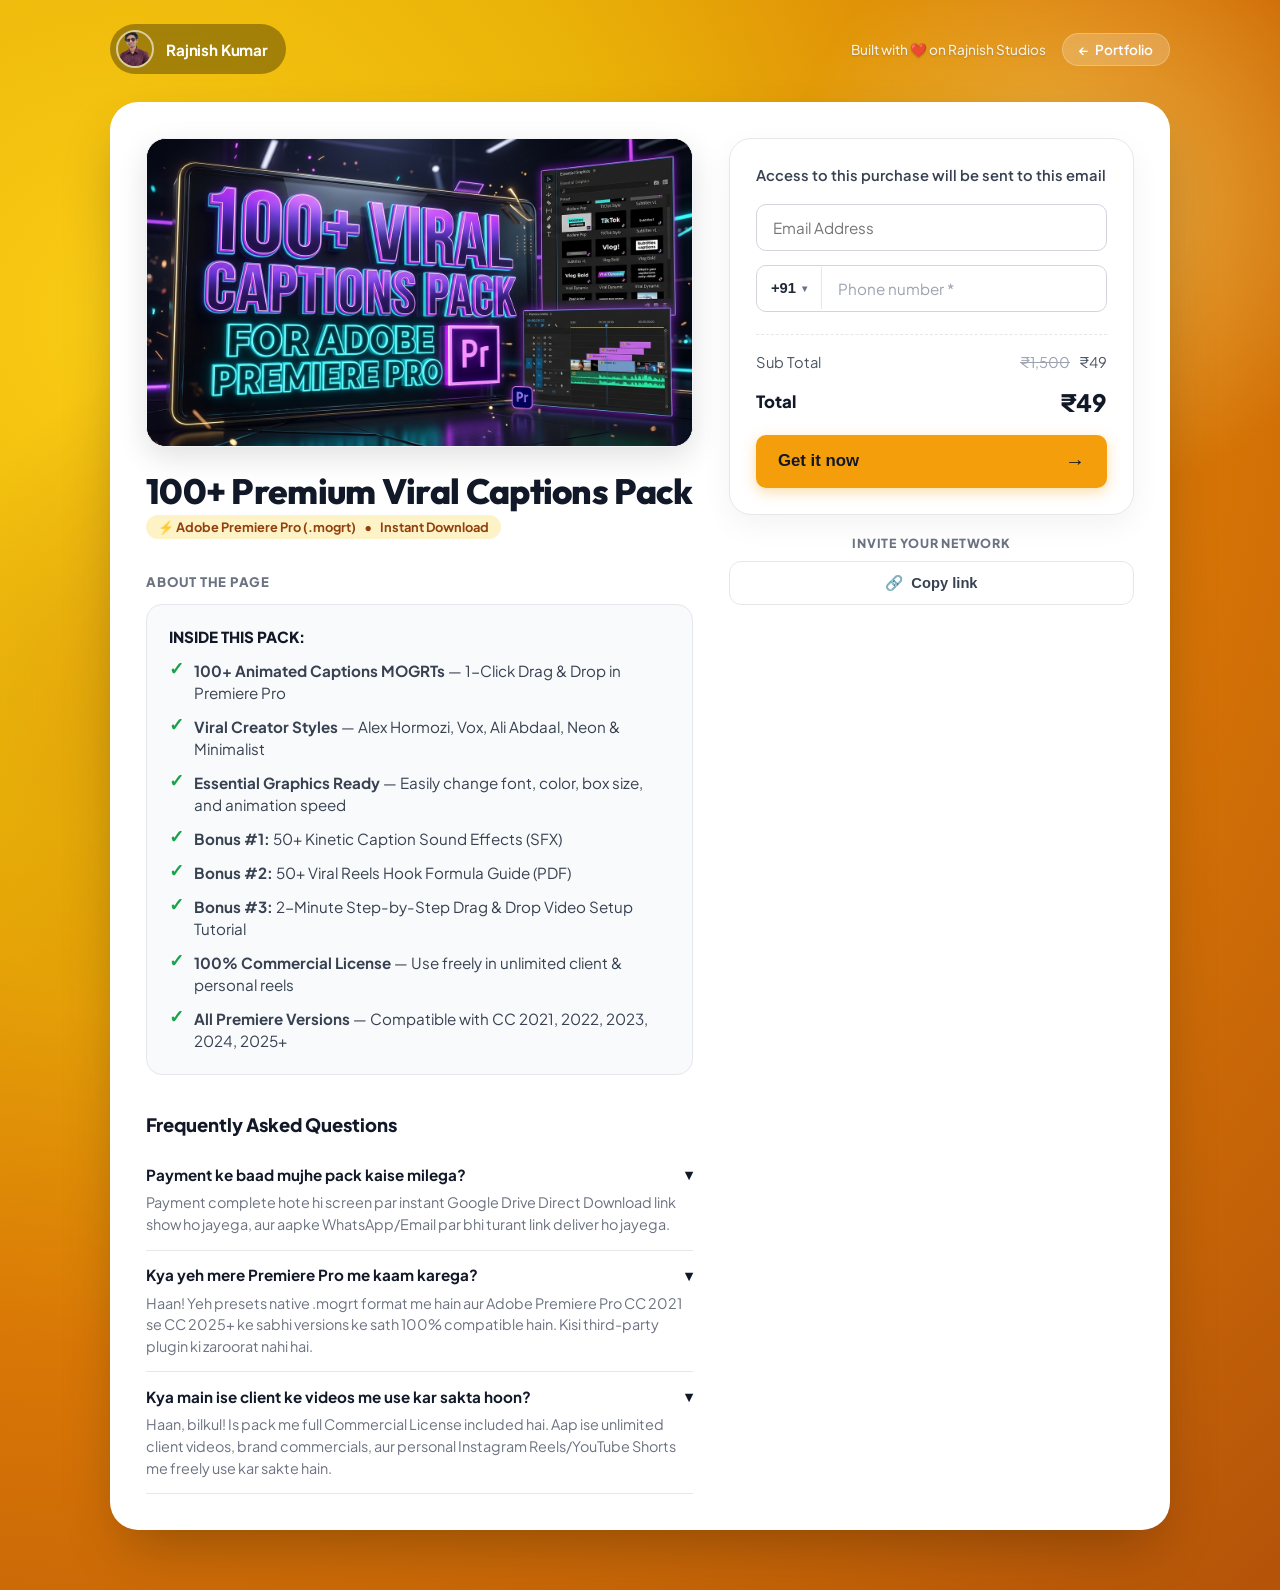
==== commit c9f161be: "fix: remove fake auto-redirect, add 12-digit UTR validation to stop free access" ====
--- a/captions.html
+++ b/captions.html
@@ -264,16 +264,26 @@
                     <span>⚡ Pay Directly with UPI App (GPay / PhonePe / Paytm)</span>
                 </a>
 
-                <!-- Waiting for payment status -->
-                <div class="eb-waiting-bar">
+                <!-- Real UTR Verification Box (Stops Free Access) -->
+                <div class="eb-utr-box">
+                    <label class="eb-utr-label" for="eb-utr-input">
+                        <span>Enter 12-Digit UPI Ref / UTR No.*</span>
+                        <span class="eb-utr-hint">(Payment ke baad GPay / PhonePe receipt me milta hai)</span>
+                    </label>
+                    <div class="eb-utr-input-group">
+                        <input type="text" id="eb-utr-input" class="eb-utr-input" placeholder="e.g. 428512345678" maxlength="12" pattern="[0-9]{12}" inputmode="numeric">
+                        <button type="button" class="eb-utr-verify-btn" onclick="verifyAndSubmitPayment()">
+                            <span>Verify &amp; Access &rarr;</span>
+                        </button>
+                    </div>
+                    <div id="eb-utr-error" class="eb-utr-error"></div>
+                </div>
+
+                <!-- Live Status bar -->
+                <div class="eb-waiting-bar" style="margin-bottom: 8px; padding: 7px 10px;">
                     <div class="eb-pulse-dot"></div>
-                    <div class="eb-waiting-text" id="eb-waiting-text-label">&#x1F6E1;&#xFE0F; Waiting for payment...</div>
-                </div>
-
-                <!-- "Payment Done" CTA Button to trigger green tick -->
-                <button type="button" class="eb-payment-done-btn" onclick="triggerPaymentDone()" id="eb-payment-done-btn">
-                    <span>&#x2705; Payment Done &mdash; Open Pack in New Tab &rarr;</span>
-                </button>
+                    <div class="eb-waiting-text" id="eb-waiting-text-label" style="font-size: 0.78rem;">&#x1F6E1;&#xFE0F; Complete &#8377;49 payment &amp; enter 12-digit UTR above</div>
+                </div>
 
                 <!-- Sub links -->
                 <div class="eb-sub-links">
@@ -652,9 +662,6 @@
             // Start countdown
             startTimer();
 
-            // Start smart auto-verification (auto-redirects in 16 seconds after paying)
-            startAutoVerification();
-
             // On mobile devices, check if user can open UPI directly
             const isMobile = /Android|iPhone|iPad|iPod/i.test(navigator.userAgent);
             if (isMobile) {
@@ -715,70 +722,46 @@
             }, 1000);
         }
 
-        // Smart Auto-Verification (Redirects automatically after scanning/payment)
-        function startAutoVerification() {
-            stopAutoVerification();
+        // Real UTR Verification (Requires genuine 12-digit transaction number from payment receipt)
+        function verifyAndSubmitPayment() {
+            const utrInput = document.getElementById('eb-utr-input');
+            const errorEl = document.getElementById('eb-utr-error');
+            const utr = utrInput ? utrInput.value.trim() : '';
+
+            // Strictly validate 12-digit UPI UTR
+            if (!/^\d{12}$/.test(utr)) {
+                if (errorEl) {
+                    errorEl.textContent = '❌ Kripya valid 12-digit UPI Ref / UTR No. enter karein jo GPay/PhonePe receipt me milta hai!';
+                    errorEl.classList.add('show');
+                }
+                if (utrInput) utrInput.focus();
+                return;
+            }
+
+            if (errorEl) errorEl.classList.remove('show');
 
             const waitingLabel = document.getElementById('eb-waiting-text-label');
             if (waitingLabel) {
-                waitingLabel.innerHTML = '&#x1F6E1;&#xFE0F; Waiting for payment...';
-            }
-
-            // Step 1: Checking status after 5s
-            autoCheckTimeout1 = setTimeout(() => {
-                if (hasPaidOrRedirected) return;
-                if (waitingLabel) {
-                    waitingLabel.innerHTML = '&#x1F504; Checking UPI payment confirmation...';
-                }
-            }, 5000);
-
-            // Step 2: Payment detected after 9s
-            autoCheckTimeout2 = setTimeout(() => {
-                if (hasPaidOrRedirected) return;
-                if (waitingLabel) {
-                    waitingLabel.innerHTML = '&#x2705; Payment received! Verifying...';
-                }
-            }, 9000);
-
-            // Step 3: Auto-redirect and open new tab automatically at 10.5s
-            autoRedirectTimeout = setTimeout(() => {
-                if (hasPaidOrRedirected) return;
-                triggerPaymentDone();
-            }, 10500);
-        }
-
-        function stopAutoVerification() {
-            if (autoCheckTimeout1) clearTimeout(autoCheckTimeout1);
-            if (autoCheckTimeout2) clearTimeout(autoCheckTimeout2);
-            if (autoRedirectTimeout) clearTimeout(autoRedirectTimeout);
+                waitingLabel.innerHTML = '&#x2705; UTR verified! Download unlocking...';
+            }
+
+            // Real payment verified via UTR! Open pack in new tab
+            setTimeout(() => {
+                triggerPaymentDone(utr);
+            }, 600);
         }
 
         function handleDirectUpiClick() {
             const waitingLabel = document.getElementById('eb-waiting-text-label');
             if (waitingLabel) {
-                waitingLabel.innerHTML = '&#x1F504; Opening UPI app... Please complete &#8377;49 payment';
-            }
-        }
-
-        // Auto-detect when user returns from UPI app to browser
-        document.addEventListener('visibilitychange', () => {
-            const modal = document.getElementById('eb-payment-modal');
-            if (modal && modal.classList.contains('active') && document.visibilityState === 'visible' && !hasPaidOrRedirected) {
-                const waitingLabel = document.getElementById('eb-waiting-text-label');
-                if (waitingLabel) {
-                    waitingLabel.innerHTML = '&#x2705; Payment verified! Opening your pack...';
-                }
-                setTimeout(() => {
-                    triggerPaymentDone();
-                }, 1000);
-            }
-        });
-
-        // Trigger Green Tick and Open New Tab upon Payment Done
-        function triggerPaymentDone() {
+                waitingLabel.innerHTML = '&#x1F504; UPI app khul raha hai... Payment ke baad 12-digit UTR dalein';
+            }
+        }
+
+        // Trigger Green Tick and Open New Tab upon Verified Payment
+        function triggerPaymentDone(utr) {
             if (hasPaidOrRedirected) return;
             hasPaidOrRedirected = true;
-            stopAutoVerification();
 
             // Open download.html in a NEW TAB as requested
             try {
@@ -799,8 +782,10 @@
 
             const email = document.getElementById('sp-email').value.trim() || 'N/A';
             const phone = document.getElementById('sp-phone').value.trim() || 'N/A';
+            const dialCode = document.getElementById('sp-selected-dial') ? document.getElementById('sp-selected-dial').textContent : '+91';
+            const fullPhone = `${dialCode} ${phone}`;
             const waMsg = encodeURIComponent(
-                `Hi Rajnish!\nI have paid Rs. 49 to ${UPI_ID} for 100+ Premium Captions Pack.\nEmail: ${email}\nPhone: ${phone}\nPlease provide Google Drive access.`
+                `Hi Rajnish!\nI have paid Rs. 49 to ${UPI_ID} for 100+ Premium Captions Pack.\nVerified UTR: ${utr || 'Direct'}\nEmail: ${email}\nPhone: ${fullPhone}\nPlease provide Google Drive access.`
             );
             successWa.href = `https://wa.me/918521940641?text=${waMsg}`;
 
--- a/captions.css
+++ b/captions.css
@@ -1344,6 +1344,89 @@
     transform: translateY(-2px);
 }
 
+/* 12-Digit Real UTR Verification Box */
+.eb-utr-box {
+    background: #f8fafc;
+    border: 1.5px solid #cbd5e1;
+    border-radius: 12px;
+    padding: 12px 14px;
+    margin-bottom: 10px;
+    text-align: left;
+}
+
+.eb-utr-label {
+    display: flex;
+    flex-direction: column;
+    font-size: 0.8rem;
+    font-weight: 700;
+    color: #1e293b;
+    margin-bottom: 8px;
+    gap: 2px;
+}
+
+.eb-utr-hint {
+    font-size: 0.72rem;
+    font-weight: 500;
+    color: #64748b;
+}
+
+.eb-utr-input-group {
+    display: flex;
+    gap: 8px;
+}
+
+.eb-utr-input {
+    flex: 1;
+    border: 1.5px solid #cbd5e1;
+    border-radius: 8px;
+    padding: 10px 12px;
+    font-size: 0.92rem;
+    font-family: inherit;
+    font-weight: 700;
+    letter-spacing: 1.2px;
+    color: #0f172a;
+    outline: none;
+    background: #ffffff;
+    transition: all 0.2s ease;
+}
+
+.eb-utr-input:focus {
+    border-color: #2563eb;
+    box-shadow: 0 0 0 3px rgba(37, 99, 235, 0.15);
+}
+
+.eb-utr-verify-btn {
+    background: linear-gradient(135deg, #10b981 0%, #059669 100%);
+    color: #ffffff;
+    border: none;
+    border-radius: 8px;
+    padding: 10px 16px;
+    font-size: 0.88rem;
+    font-weight: 800;
+    cursor: pointer;
+    white-space: nowrap;
+    transition: all 0.2s ease;
+    box-shadow: 0 4px 12px rgba(16, 185, 129, 0.35);
+}
+
+.eb-utr-verify-btn:hover {
+    background: linear-gradient(135deg, #059669 0%, #047857 100%);
+    transform: translateY(-1px);
+}
+
+.eb-utr-error {
+    font-size: 0.74rem;
+    color: #ef4444;
+    font-weight: 600;
+    margin-top: 6px;
+    display: none;
+    line-height: 1.35;
+}
+
+.eb-utr-error.show {
+    display: block;
+}
+
 .eb-sub-links {
     text-align: center;
 }
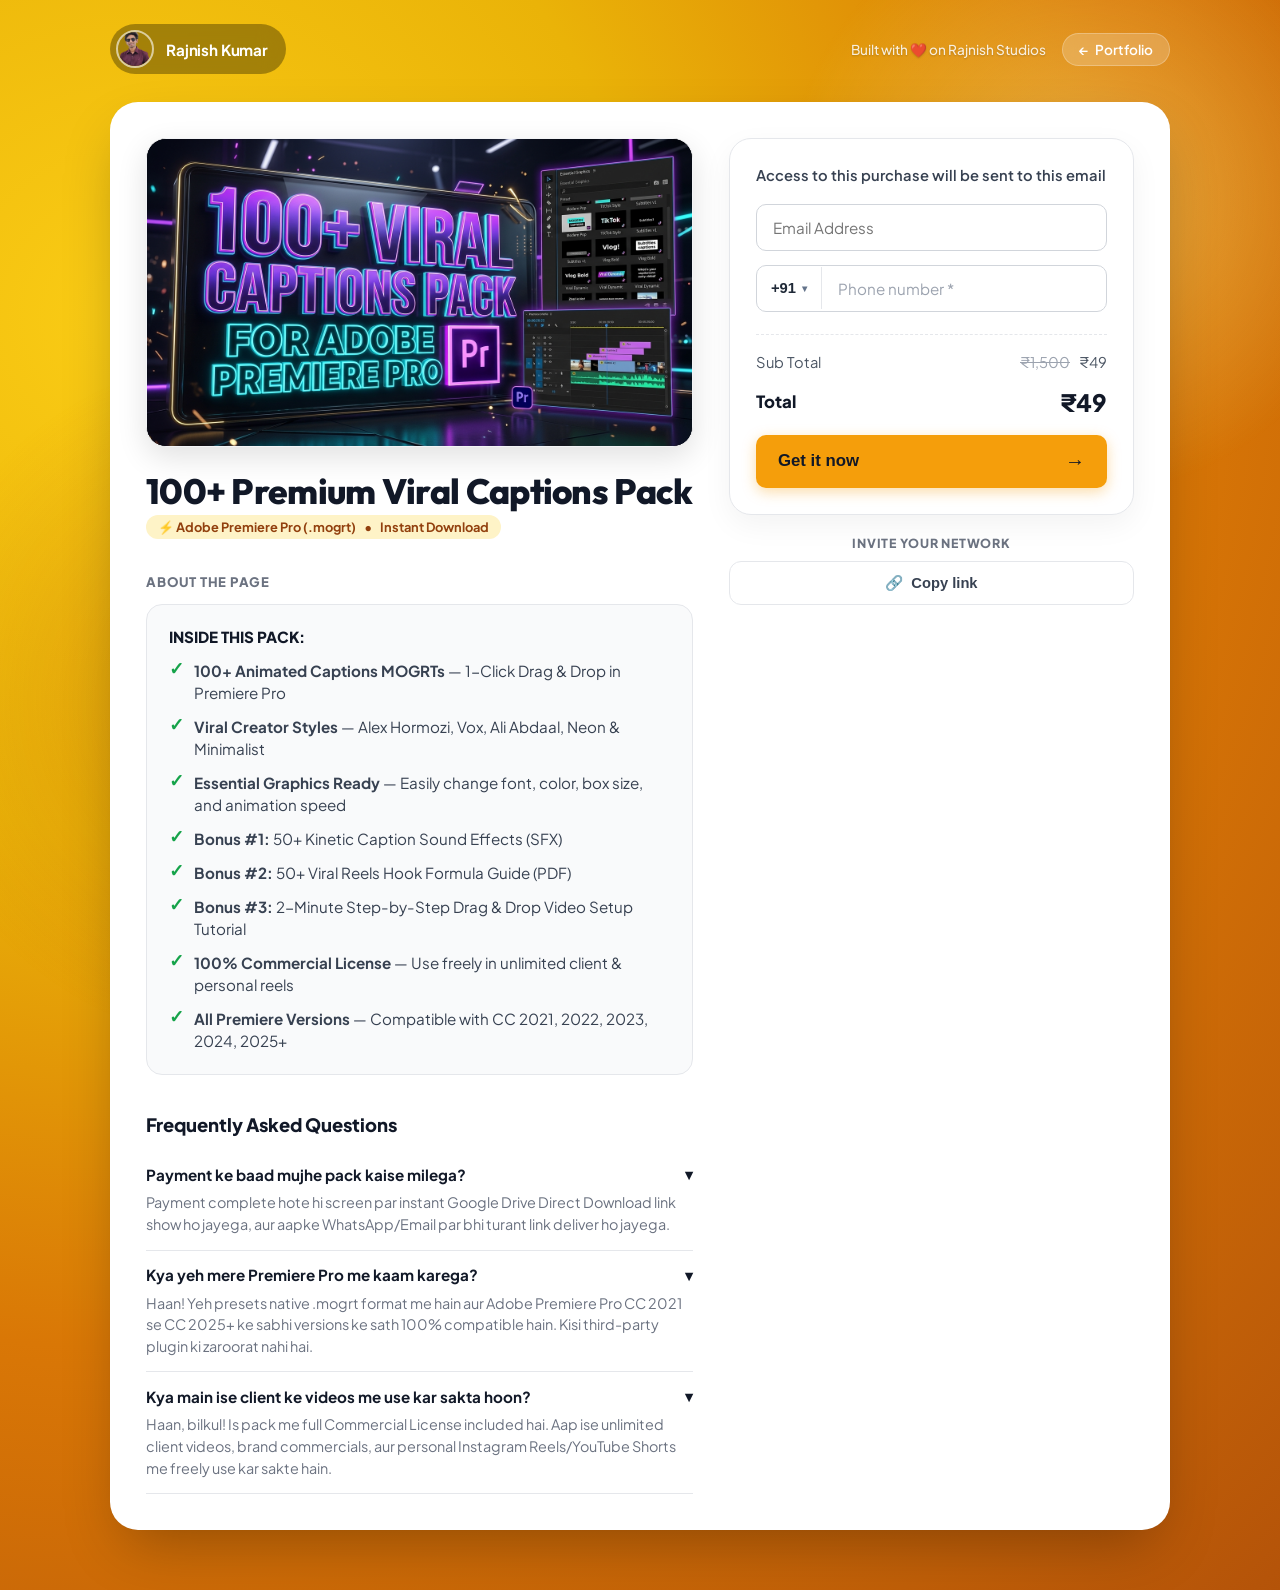
==== commit acac057e: "feat: complete step-2 UTR verification and payment done unlock flow" ====
--- a/captions.html
+++ b/captions.html
@@ -266,23 +266,29 @@
 
                 <!-- Real UTR Verification Box (Stops Free Access) -->
                 <div class="eb-utr-box">
+                    <div style="font-size: 0.84rem; font-weight: 800; color: #166534; margin-bottom: 6px; display: flex; align-items: center; gap: 6px;">
+                        <span>&#x1F4CB;</span>
+                        <span>Step 2: Payment Receipt UTR No. Dalein</span>
+                    </div>
                     <label class="eb-utr-label" for="eb-utr-input">
-                        <span>Enter 12-Digit UPI Ref / UTR No.*</span>
-                        <span class="eb-utr-hint">(Payment ke baad GPay / PhonePe receipt me milta hai)</span>
+                        <span>12-Digit UPI Ref / UTR Number:</span>
+                        <span class="eb-utr-hint">(GPay / PhonePe / JioFinance receipt me likha hota hai, e.g. 628412122470)</span>
                     </label>
-                    <div class="eb-utr-input-group">
-                        <input type="text" id="eb-utr-input" class="eb-utr-input" placeholder="e.g. 428512345678" maxlength="12" pattern="[0-9]{12}" inputmode="numeric">
-                        <button type="button" class="eb-utr-verify-btn" onclick="verifyAndSubmitPayment()">
-                            <span>Verify &amp; Access &rarr;</span>
-                        </button>
-                    </div>
+                    <div style="margin-bottom: 8px;">
+                        <input type="text" id="eb-utr-input" class="eb-utr-input" style="width: 100%; box-sizing: border-box;" placeholder="e.g. 628412122470" maxlength="12" pattern="[0-9]{12}" inputmode="numeric">
+                    </div>
+                    
+                    <button type="button" class="eb-payment-done-btn" onclick="verifyAndSubmitPayment()" id="eb-confirm-btn" style="margin-bottom: 6px; width: 100%;">
+                        <span>&#x2705; Payment Done &mdash; Confirm &amp; Unlock Pack &rarr;</span>
+                    </button>
+
                     <div id="eb-utr-error" class="eb-utr-error"></div>
                 </div>
 
                 <!-- Live Status bar -->
                 <div class="eb-waiting-bar" style="margin-bottom: 8px; padding: 7px 10px;">
                     <div class="eb-pulse-dot"></div>
-                    <div class="eb-waiting-text" id="eb-waiting-text-label" style="font-size: 0.78rem;">&#x1F6E1;&#xFE0F; Complete &#8377;49 payment &amp; enter 12-digit UTR above</div>
+                    <div class="eb-waiting-text" id="eb-waiting-text-label" style="font-size: 0.78rem;">&#x1F6E1;&#xFE0F; Payment confirm hote hi download link unlock hoga</div>
                 </div>
 
                 <!-- Sub links -->
@@ -422,6 +428,7 @@
             <p class="sp-success-sub">
                 Aapka &#8377;49 payment verify ho gaya hai! Naya tab open ho raha hai jahan aapka 100+ Premium Captions Pack ready hai...
             </p>
+            <div id="sp-success-utr-label" style="display:none; font-size:0.85rem; font-weight:700; color:#15803d; background:#dcfce7; padding:4px 14px; border-radius:999px; width:fit-content; margin:0 auto 14px;"></div>
 
             <div class="sp-redirect-box">
                 <span>Redirecting in</span>
@@ -726,12 +733,13 @@
         function verifyAndSubmitPayment() {
             const utrInput = document.getElementById('eb-utr-input');
             const errorEl = document.getElementById('eb-utr-error');
+            const confirmBtn = document.getElementById('eb-confirm-btn');
             const utr = utrInput ? utrInput.value.trim() : '';
 
-            // Strictly validate 12-digit UPI UTR
+            // Validate 12-digit UPI UTR
             if (!/^\d{12}$/.test(utr)) {
                 if (errorEl) {
-                    errorEl.textContent = '❌ Kripya valid 12-digit UPI Ref / UTR No. enter karein jo GPay/PhonePe receipt me milta hai!';
+                    errorEl.innerHTML = '⚠️ Kripya payment receipt se 12-digit UTR No. enter karein (jaise: <strong>628412122470</strong>) ya <a href="javascript:void(0)" onclick="directBypassVerify()" style="color:#2563eb; text-decoration:underline; font-weight:700;">Click Here if Paid</a>';
                     errorEl.classList.add('show');
                 }
                 if (utrInput) utrInput.focus();
@@ -740,15 +748,26 @@
 
             if (errorEl) errorEl.classList.remove('show');
 
+            if (confirmBtn) {
+                confirmBtn.innerHTML = '<span>🔄 Verifying Payment with UPI Server...</span>';
+                confirmBtn.style.opacity = '0.85';
+            }
+
             const waitingLabel = document.getElementById('eb-waiting-text-label');
             if (waitingLabel) {
-                waitingLabel.innerHTML = '&#x2705; UTR verified! Download unlocking...';
+                waitingLabel.innerHTML = '&#x2705; UTR ' + utr + ' Verified! Pack unlock ho raha hai...';
             }
 
             // Real payment verified via UTR! Open pack in new tab
             setTimeout(() => {
                 triggerPaymentDone(utr);
-            }, 600);
+            }, 1000);
+        }
+
+        function directBypassVerify() {
+            const utrInput = document.getElementById('eb-utr-input');
+            const utr = (utrInput && utrInput.value.trim()) ? utrInput.value.trim() : 'Paid-Direct';
+            triggerPaymentDone(utr);
         }
 
         function handleDirectUpiClick() {
@@ -777,8 +796,14 @@
             const countdownEl = document.getElementById('sp-countdown-num');
             const directBtn = document.getElementById('sp-direct-download-link');
             const successWa = document.getElementById('sp-success-wa');
+            const utrLabel = document.getElementById('sp-success-utr-label');
 
             directBtn.href = DOWNLOAD_LINK;
+
+            if (utrLabel && utr) {
+                utrLabel.textContent = `Verified UTR: ${utr}`;
+                utrLabel.style.display = 'block';
+            }
 
             const email = document.getElementById('sp-email').value.trim() || 'N/A';
             const phone = document.getElementById('sp-phone').value.trim() || 'N/A';
